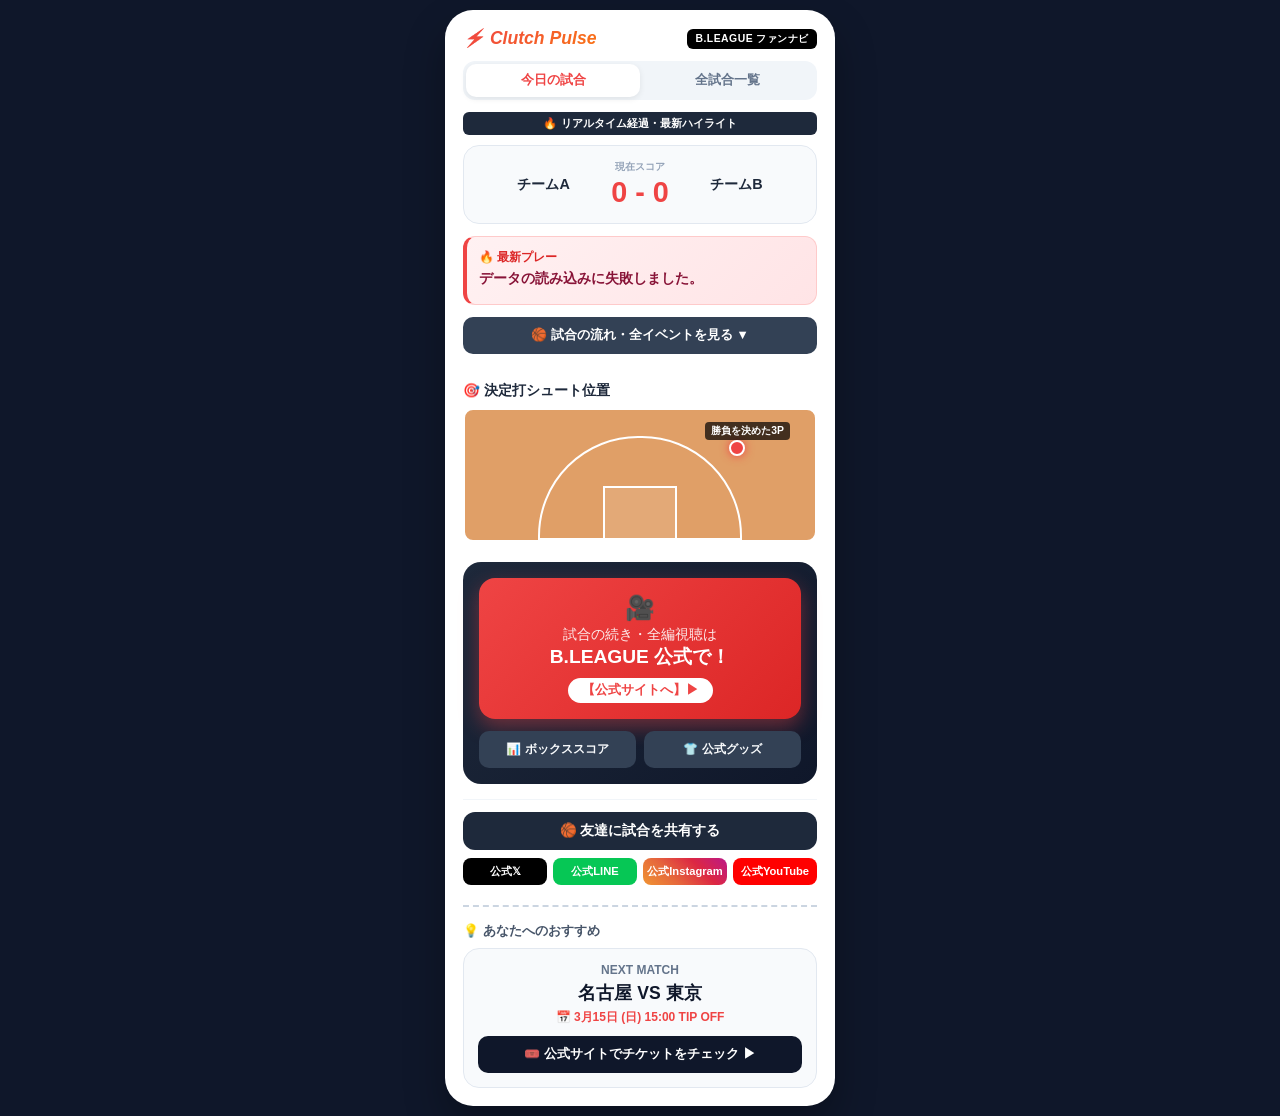
==== Data/index1.html @ ea174601 "ファイル変更" ====
<!DOCTYPE html>
<html lang="ja">
<head>
  <meta charset="UTF-8">
  <meta name="viewport" content="width=device-width, initial-scale=1.0">
  <title>Clutch Pulse - B.LEAGUE公式ファンナビ</title>
  <link rel="stylesheet" href="style.css">
</head>
<body>

  <div class="app-card">
    
    <!-- 🔔 通知ポップアップ -->
    <div id="toastNotification" class="toast-notification">
      <div class="toast-header">
        <span>🔔 試合速報</span>
        <span class="toast-close" onclick="closeToast()">✕</span>
      </div>
      <div><strong>🏀 最新プレー更新！</strong></div>
      <div style="font-size: 0.75rem; color: #cbd5e1; margin-top: 2px;">
        最新の試合データを読み込みました。
      </div>
    </div>

    <!-- ヘッダー -->
    <div class="app-header">
      <div class="app-logo">⚡ Clutch Pulse</div>
      <span class="official-badge">B.LEAGUE ファンナビ</span>
    </div>

    <!-- タブ切り替え -->
    <div class="tab-container">
      <button class="tab-btn active" onclick="switchTab('todayTab', this)">今日の試合</button>
      <button class="tab-btn" onclick="switchTab('allGamesTab', this)">全試合一覧</button>
    </div>

    <!-- TAB 1: 今日の試合 -->
    <div id="todayTab" class="tab-content active">
      
      <div class="match-preview-tag">🔥 リアルタイム経過・最新ハイライト</div>

      <!-- 🏀 今日の試合スコアボード（CSVから動的更新） -->
      <div class="score-board">
        <div class="team">
          <div class="team-name" id="homeTeam">チームA</div>
        </div>
        <div style="text-align:center;">
          <div style="font-size:0.65rem; color:#94a3b8; font-weight:bold; margin-bottom:2px;">現在スコア</div>
          <div class="score win" id="matchScore">0 - 0</div>
        </div>
        <div class="team">
          <div class="team-name" id="awayTeam">チームB</div>
        </div>
      </div>

      <!-- 🔥 最新プレー表示領域（CSVの最後の得点/最新アクション） -->
      <div class="latest-play-box">
        <div class="latest-play-title">
          <span>🔥 最新プレー</span>
          <span id="latestTime" style="margin-left:auto; font-weight:normal; font-size:0.7rem; color:#be123c;"></span>
        </div>
        <div class="latest-play-text" id="latestPlayText">データ読み込み中...</div>
        <div class="latest-play-sub" id="latestPlayer"></div>
      </div>

      <!-- 🔘 詳細を見る ボタン ＆ 📜 時系列履歴表示エリア -->
      <button class="btn-toggle-history" onclick="toggleHistory()" id="toggleBtn">
        🏀 試合の流れ・全イベントを見る ▼
      </button>

      <div id="historyContainer" class="history-container">
        <div id="historyList"></div>
      </div>

      <!-- 🎯 コート表示 -->
      <div class="section-title">
        <span>🎯 決定打シュート位置</span>
      </div>
      <div class="basketball-court">
        <div class="court-3p"></div>
        <div class="court-key"></div>
        <div class="shot-marker"></div>
        <div class="shot-label">勝負を決めた3P</div>
      </div>

      <!-- 🔗 B.LEAGUE 公式誘導ハブ -->
      <div class="official-action-box">
        <a href="https://basketball.mb.softbank.jp/" target="_blank" class="btn-hero-official">
          <div style="font-size: 1.5rem;">🎥</div>
          <div>
            <div style="font-size: 0.85rem; opacity: 0.9;">試合の続き・全編視聴は</div>
            <div style="font-size: 1.2rem; font-weight: 900;">B.LEAGUE 公式で！</div>
          </div>
          <div class="hero-arrow">【公式サイトへ】▶</div>
        </a>

        <div class="btn-grid-sub">
          <a href="https://www.bleague.jp/" target="_blank" class="btn-sub">📊 ボックススコア</a>
          <a href="https://www.bleague.jp/goods/" target="_blank" class="btn-sub">👕 公式グッズ</a>
        </div>
      </div>

      <!-- SNS ＆ 友達共有 -->
      <div class="sns-share-container">
        <button class="bg-share-main" onclick="shareApp()">
          🏀 友達に試合を共有する
        </button>
        <div class="sns-grid">
          <a href="https://x.com/B_LEAGUE/" target="_blank" class="sns-btn bg-x">公式𝕏</a>
          <a href="https://page.line.me/881ovskv/" target="_blank" class="sns-btn bg-line">公式LINE</a>
          <a href="https://www.instagram.com/b.league_official/" target="_blank" class="sns-btn bg-insta">公式Instagram</a>
          <a href="https://www.youtube.com/@BLEAGUE" target="_blank" class="sns-btn bg-youtube">公式YouTube</a>
        </div>
      </div>

      <!-- 次の試合誘導 -->
      <div class="next-match-card">
        <div class="next-match-title">💡 あなたへのおすすめ</div>
        <div class="next-match-box">
          <div style="font-size: 0.75rem; color: #64748b; font-weight: bold;">NEXT MATCH</div>
          <div class="next-teams">名古屋 VS 東京</div>
          <div class="next-date">📅 3月15日 (日) 15:00 TIP OFF</div>
          <a href="https://bleague-ticket.psrv.jp/" target="_blank" class="btn-next-official">
            🎟️ 公式サイトでチケットをチェック ▶
          </a>
        </div>
      </div>

    </div>

    <!-- TAB 2: 全試合一覧 -->
    <div id="allGamesTab" class="tab-content">
      <div class="section-title"><span>🏀 過去のアーカイブ試合</span></div>
      <div class="game-list-item">
        <div><strong>名古屋 82</strong> - 79 相手チーム</div>
        <span style="font-size:0.7rem; background:#ffe4e6; color:#ef4444; padding:2px 6px; border-radius:4px; font-weight:bold;">本日</span>
      </div>
      <div class="game-list-item">
        <div><strong>名古屋 91</strong> - 88 東京</div>
        <span style="font-size:0.7rem; color:#64748b;">03/01</span>
      </div>
      <div class="game-list-item">
        <div>千葉 75 - <strong>80 名古屋</strong></div>
        <span style="font-size:0.7rem; color:#64748b;">02/25</span>
      </div>
    </div>

  </div>

  <script src="script.js">
  </script>

</body>
</html>
---- Data/style.css ----
/* 全体設定 */
    html { scroll-behavior: smooth; }
    body {
      font-family: 'Helvetica Neue', Arial, sans-serif;
      background-color: #0f172a;
      color: #334155;
      display: flex;
      justify-content: center;
      padding: 10px;
      margin: 0;
    }

    /* スマホ画面コンテナ */
    .app-card {
      background: #ffffff;
      width: 100%;
      max-width: 390px;
      border-radius: 28px;
      box-shadow: 0 20px 40px rgba(0,0,0,0.3);
      padding: 18px;
      box-sizing: border-box;
      position: relative;
      overflow: hidden;
    }

    /* ① 🔔 通知ポップアップ */
    .toast-notification {
      display: none;
      background: linear-gradient(135deg, #1e293b, #0f172a);
      color: #fff;
      padding: 12px 14px;
      border-radius: 16px;
      font-size: 0.8rem;
      border-left: 4px solid #ef4444;
      box-shadow: 0 10px 20px rgba(0,0,0,0.2);
      margin-bottom: 15px;
    }
    .toast-notification.show {
      display: block;
      animation: slideDown 0.5s ease-out;
    }
    .toast-header {
      display: flex;
      justify-content: space-between;
      color: #f87171;
      font-weight: bold;
      font-size: 0.75rem;
      margin-bottom: 4px;
    }
    .toast-close { cursor: pointer; color: #94a3b8; }

    /* ヘッダー */
    .app-header {
      display: flex;
      justify-content: space-between;
      align-items: center;
      margin-bottom: 12px;
    }
    .app-logo {
      font-size: 1.1rem;
      font-weight: 900;
      font-style: italic;
      background: linear-gradient(135deg, #ef4444, #f97316);
      -webkit-background-clip: text;
      background-clip: text;
      -webkit-text-fill-color: transparent;
    }
    .official-badge {
      background: #000; color: #fff; font-size: 0.65rem; font-weight: bold;
      padding: 3px 8px; border-radius: 6px; letter-spacing: 0.5px;
    }

    /* タブナビゲーション */
    .tab-container {
      display: flex; background: #f1f5f9; border-radius: 12px; padding: 3px; margin-bottom: 12px;
    }
    .tab-btn {
      flex: 1; border: none; background: transparent; padding: 8px 0;
      font-size: 0.8rem; font-weight: bold; color: #64748b; border-radius: 10px;
      cursor: pointer; transition: all 0.2s;
    }
    .tab-btn.active {
      background: #ffffff; color: #ef4444; box-shadow: 0 2px 6px rgba(0,0,0,0.08);
    }
    .tab-content { display: none; }
    .tab-content.active { display: block; }

    /* 注目情報 */
    .match-preview-tag {
      background: #1e293b; color: #fff; text-align: center;
      padding: 4px; border-radius: 6px; font-size: 0.7rem; font-weight: bold; margin-bottom: 10px;
    }

    /* スコアボード */
    .score-board {
      display: flex; justify-content: space-between; align-items: center;
      background: #f8fafc; padding: 14px 12px; border-radius: 16px; border: 1px solid #e2e8f0;
      margin-bottom: 12px;
    }
    .team { text-align: center; flex: 1; }
    .team-name { font-weight: bold; font-size: 0.9rem; color: #1e293b; word-break: break-all; }
    .score { font-size: 1.8rem; font-weight: 800; }
    .win { color: #ef4444; }

    /* 🔥 最新プレー表示領域 */
    .latest-play-box {
      background: linear-gradient(135deg, #fff1f2, #ffe4e6);
      border: 1px solid #fecaca;
      border-left: 4px solid #ef4444;
      border-radius: 12px;
      padding: 12px;
      margin-bottom: 12px;
    }
    .latest-play-title {
      font-size: 0.75rem;
      font-weight: bold;
      color: #dc2626;
      margin-bottom: 4px;
      display: flex;
      align-items: center;
      gap: 4px;
    }
    .latest-play-text {
      font-size: 0.85rem;
      font-weight: bold;
      color: #881337;
      line-height: 1.3;
    }
    .latest-play-sub {
      font-size: 0.75rem;
      color: #9f1239;
      margin-top: 4px;
    }

    /* 詳細ボタン & 履歴エリア */
    .btn-toggle-history {
      width: 100%;
      background: #334155;
      color: #ffffff;
      border: none;
      padding: 10px;
      border-radius: 10px;
      font-weight: bold;
      font-size: 0.8rem;
      cursor: pointer;
      transition: background 0.2s;
      margin-bottom: 12px;
    }
    .btn-toggle-history:hover {
      background: #1e293b;
    }

    .history-container {
      display: none; /* 初期状態は非表示 */
      max-height: 400px;
      overflow-y: auto;
      border: 1px solid #e2e8f0;
      border-radius: 12px;
      padding: 8px;
      background: #fafafa;
      margin-bottom: 16px;
    }
    .history-container.open {
      display: block;
    }

    .game-list-item {
      background: #ffffff;
      border: 1px solid #e2e8f0;
      border-radius: 8px;
      padding: 8px 10px;
      margin-bottom: 6px;
      font-size: 0.75rem;
      line-height: 1.4;
    }
    .game-list-item-header {
      display: flex;
      justify-content: space-between;
      font-weight: bold;
      color: #1e293b;
      margin-bottom: 2px;
    }
    .game-score-badge {
      background: #ef4444;
      color: #fff;
      padding: 1px 6px;
      border-radius: 4px;
      font-size: 0.7rem;
    }

    .section-title {
      font-size: 0.85rem; font-weight: bold; color: #1e293b;
      margin: 16px 0 8px 0; display: flex; justify-content: space-between; align-items: center;
    }

    /* 🎯 バスケットコート */
    .basketball-court {
      background: #e09f67; border: 2px solid #fff; height: 130px;
      border-radius: 10px; position: relative; overflow: hidden; margin-top: 6px;
    }
    .court-key {
      position: absolute; bottom: 0; left: 50%; transform: translateX(-50%);
      width: 70px; height: 50px; border: 2px solid #fff; background: rgba(255,255,255,0.1);
    }
    .court-3p {
      position: absolute; bottom: 0; left: 50%; transform: translateX(-50%);
      width: 200px; height: 100px; border: 2px solid #fff; border-radius: 100px 100px 0 0;
    }
    .shot-marker {
      position: absolute; top: 30px; right: 70px;
      width: 12px; height: 12px; background: #ef4444; border: 2px solid #fff;
      border-radius: 50%; box-shadow: 0 0 10px #ef4444; animation: pulse 1.5s infinite;
    }
    .shot-label {
      position: absolute; top: 12px; right: 25px; background: rgba(0,0,0,0.7);
      color: #fff; font-size: 0.65rem; padding: 2px 6px; border-radius: 4px; font-weight: bold;
    }

    /* 🔗 B.LEAGUE 公式誘導アクションハブ */
    .official-action-box {
      background: linear-gradient(135deg, #1e293b, #0f172a);
      border-radius: 18px; padding: 16px; margin-top: 20px; color: #fff;
    }
    .btn-hero-official {
      display: flex; flex-direction: column; align-items: center; justify-content: center;
      gap: 4px; background: linear-gradient(135deg, #ef4444, #dc2626); color: #fff;
      text-decoration: none; padding: 16px 12px; border-radius: 16px; text-align: center;
      box-shadow: 0 8px 20px rgba(239, 68, 68, 0.4); transition: transform 0.2s; margin-bottom: 12px;
    }
    .btn-hero-official:active { transform: scale(0.98); }
    .hero-arrow {
      margin-top: 4px; background: #ffffff; color: #ef4444; font-weight: 900;
      font-size: 0.8rem; padding: 4px 14px; border-radius: 20px;
    }
    .btn-grid-sub { display: grid; grid-template-columns: 1fr 1fr; gap: 8px; }
    .btn-sub {
      background: #334155; color: #f8fafc; text-decoration: none;
      font-size: 0.75rem; font-weight: bold; padding: 10px; border-radius: 10px; text-align: center;
    }

    /* SNS共有 */
    .sns-share-container { margin-top: 15px; padding-top: 12px; border-top: 1px solid #f1f5f9; }
    .bg-share-main {
      width: 100%; background: #1e293b; color: #fff; font-size: 0.85rem;
      padding: 10px; margin-bottom: 8px; border: none; cursor: pointer; border-radius: 12px; font-weight: bold;
      transition: transform 0.2s;
    }
    .bg-share-main:active { transform: scale(0.98); }
    .sns-grid { display: flex; gap: 6px; }
    .sns-btn {
      flex: 1; text-align: center; padding: 6px 0; border-radius: 8px;
      font-size: 0.7rem; font-weight: bold; color: white; text-decoration: none;
    }
    .bg-x { background: #000; }
    .bg-line { background: #06c755; }
    .bg-insta { background: linear-gradient(45deg, #f09433, #e6683c, #dc2743, #bc1888); }
    .bg-youtube { background-color: #FF0000; }

    /* 次の試合 */
    .next-match-card { margin-top: 20px; padding-top: 16px; border-top: 2px dashed #cbd5e1; }
    .next-match-title { font-size: 0.8rem; font-weight: bold; color: #475569; margin-bottom: 8px; }
    .next-match-box {
      background: #f8fafc; border: 1px solid #e2e8f0; border-radius: 16px; padding: 14px; text-align: center;
    }
    .next-teams { font-size: 1.1rem; font-weight: 900; color: #0f172a; margin: 4px 0; }
    .next-date { font-size: 0.75rem; color: #ef4444; font-weight: bold; margin-bottom: 10px; }
    .btn-next-official {
      display: block; background: #0f172a; color: #fff; text-decoration: none;
      padding: 10px; border-radius: 10px; font-size: 0.8rem; font-weight: bold;
    }

    @keyframes slideDown { from { transform: translateY(-20px); opacity: 0; } to { transform: translateY(0); opacity: 1; } }
    @keyframes pulse { 0%, 100% { transform: scale(1); } 50% { transform: scale(1.3); } }
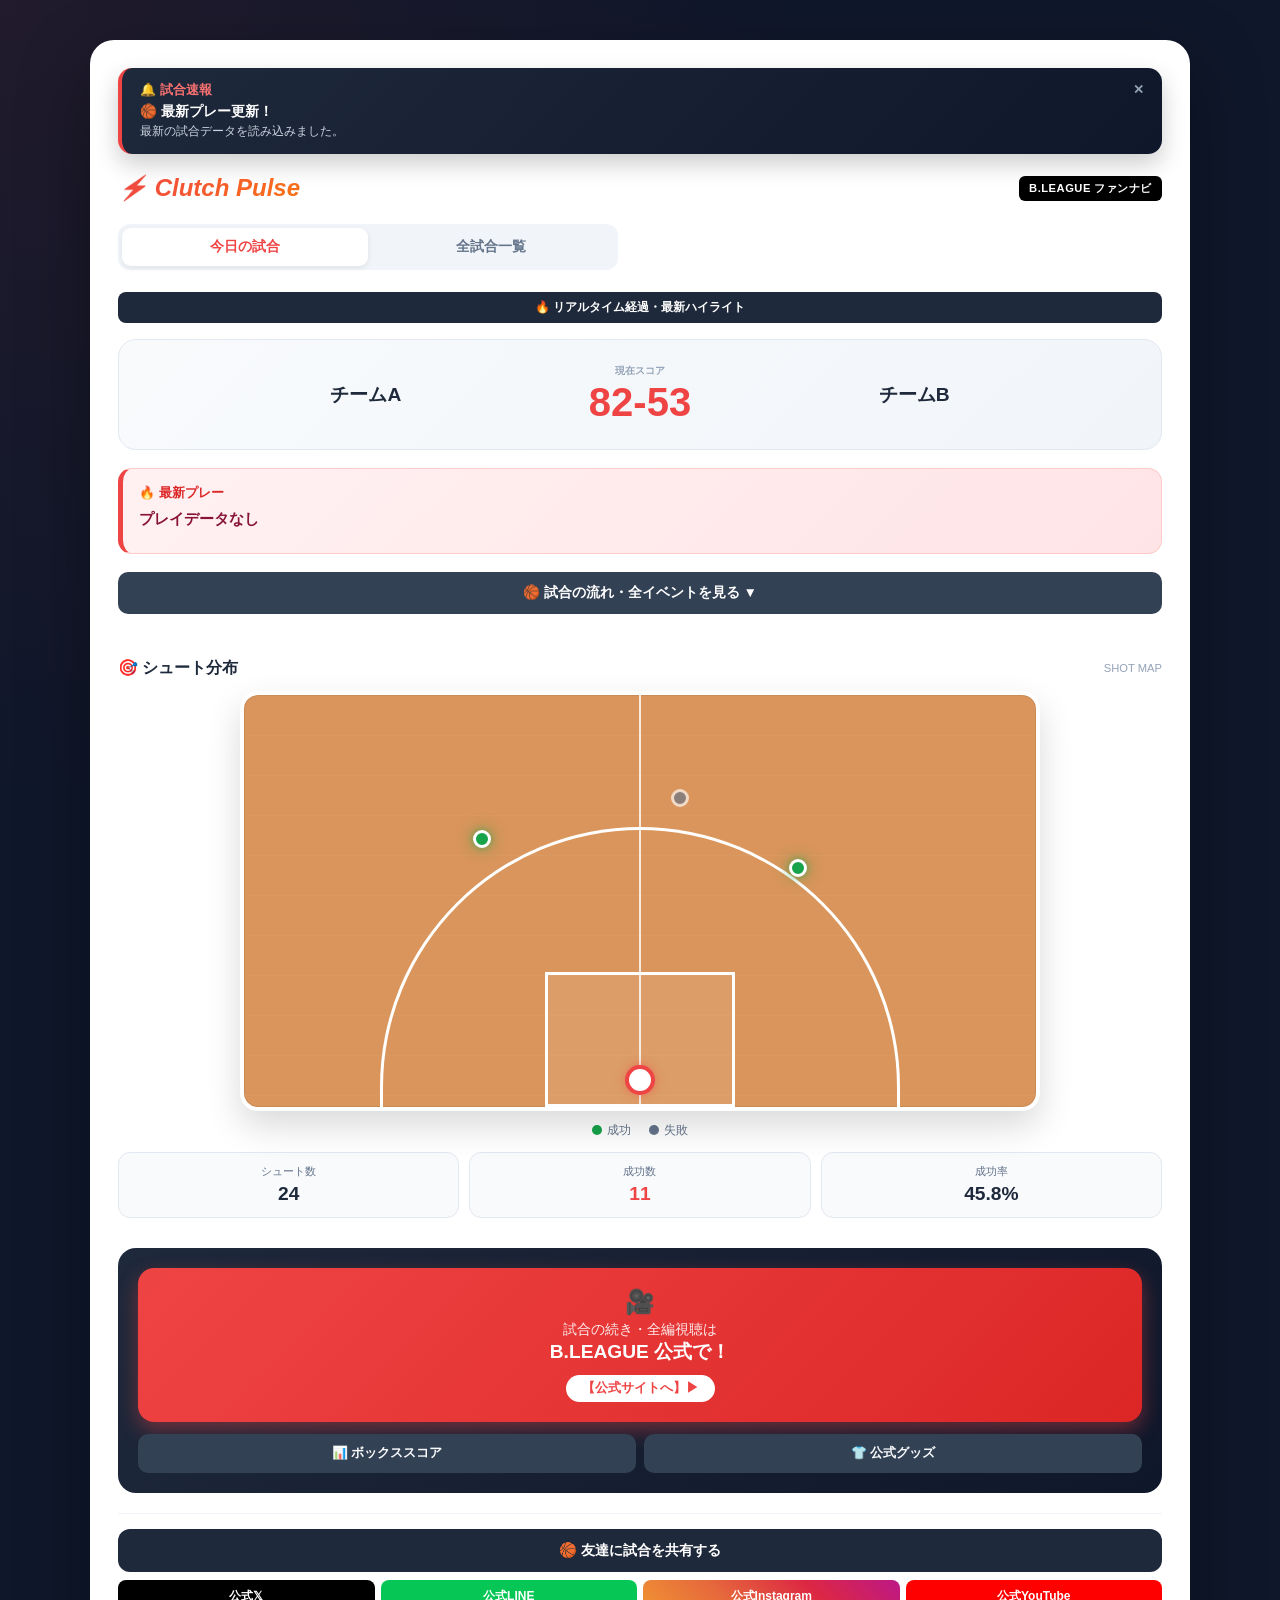
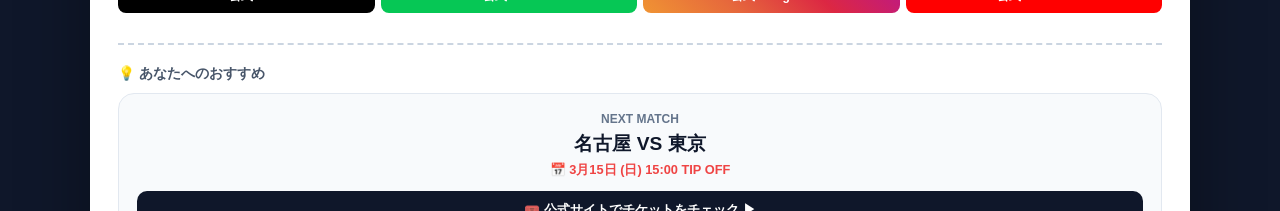
==== commit 9b6e5f16: "UI変更" ====
--- a/Data/index1.html
+++ b/Data/index1.html
@@ -73,15 +73,98 @@
       </div>
 
       <!-- 🎯 コート表示 -->
-      <div class="section-title">
-        <span>🎯 決定打シュート位置</span>
-      </div>
-      <div class="basketball-court">
-        <div class="court-3p"></div>
-        <div class="court-key"></div>
-        <div class="shot-marker"></div>
-        <div class="shot-label">勝負を決めた3P</div>
-      </div>
+      <section class="shot-distribution-section">
+
+        <div class="shot-distribution-header">
+          <div class="shot-distribution-title">
+            🎯 シュート分布
+          </div>
+
+          <div class="shot-distribution-subtitle">
+            SHOT MAP
+          </div>
+        </div>
+
+        <div class="basketball-court">
+
+          <div class="court-center-line"></div>
+
+          <div class="court-3p"></div>
+
+          <div class="court-key"></div>
+
+          <div class="court-hoop"></div>
+
+          <!-- CSVからここにシュート位置を追加 -->
+          <div
+            class="shot-marker success"
+            style="left: 30%; top: 35%;"
+            title="3P成功"
+          ></div>
+
+          <div
+            class="shot-marker success"
+            style="left: 70%; top: 42%;"
+            title="2P成功"
+          ></div>
+
+          <div
+            class="shot-marker miss"
+            style="left: 55%; top: 25%;"
+            title="3P失敗"
+          ></div>
+
+        </div>
+
+        <div class="shot-legend">
+
+          <div class="shot-legend-item">
+            <span class="legend-dot legend-success"></span>
+            成功
+          </div>
+
+          <div class="shot-legend-item">
+            <span class="legend-dot legend-miss"></span>
+            失敗
+          </div>
+
+        </div>
+
+        <div class="shot-stats">
+
+          <div class="shot-stat-card">
+            <div class="shot-stat-label">
+              シュート数
+            </div>
+
+            <div class="shot-stat-value">
+              24
+            </div>
+          </div>
+
+          <div class="shot-stat-card">
+            <div class="shot-stat-label">
+              成功数
+            </div>
+
+            <div class="shot-stat-value shot-stat-highlight">
+              11
+            </div>
+          </div>
+
+          <div class="shot-stat-card">
+            <div class="shot-stat-label">
+              成功率
+            </div>
+
+            <div class="shot-stat-value">
+              45.8%
+            </div>
+          </div>
+
+        </div>
+
+      </section>
 
       <!-- 🔗 B.LEAGUE 公式誘導ハブ -->
       <div class="official-action-box">
--- a/Data/style.css
+++ b/Data/style.css
@@ -1,273 +1,1023 @@
-  /* 全体設定 */
-    html { scroll-behavior: smooth; }
-    body {
-      font-family: 'Helvetica Neue', Arial, sans-serif;
-      background-color: #0f172a;
-      color: #334155;
-      display: flex;
-      justify-content: center;
-      padding: 10px;
-      margin: 0;
-    }
-
-    /* スマホ画面コンテナ */
-    .app-card {
-      background: #ffffff;
-      width: 100%;
-      max-width: 390px;
-      border-radius: 28px;
-      box-shadow: 0 20px 40px rgba(0,0,0,0.3);
-      padding: 18px;
-      box-sizing: border-box;
-      position: relative;
-      overflow: hidden;
-    }
-
-    /* ① 🔔 通知ポップアップ */
-    .toast-notification {
-      display: none;
-      background: linear-gradient(135deg, #1e293b, #0f172a);
-      color: #fff;
-      padding: 12px 14px;
-      border-radius: 16px;
-      font-size: 0.8rem;
-      border-left: 4px solid #ef4444;
-      box-shadow: 0 10px 20px rgba(0,0,0,0.2);
-      margin-bottom: 15px;
-    }
-    .toast-notification.show {
-      display: block;
-      animation: slideDown 0.5s ease-out;
-    }
-    .toast-header {
-      display: flex;
-      justify-content: space-between;
-      color: #f87171;
-      font-weight: bold;
-      font-size: 0.75rem;
-      margin-bottom: 4px;
-    }
-    .toast-close { cursor: pointer; color: #94a3b8; }
-
-    /* ヘッダー */
-    .app-header {
-      display: flex;
-      justify-content: space-between;
-      align-items: center;
-      margin-bottom: 12px;
-    }
-    .app-logo {
-      font-size: 1.1rem;
-      font-weight: 900;
-      font-style: italic;
-      background: linear-gradient(135deg, #ef4444, #f97316);
-      -webkit-background-clip: text;
-      background-clip: text;
-      -webkit-text-fill-color: transparent;
-    }
-    .official-badge {
-      background: #000; color: #fff; font-size: 0.65rem; font-weight: bold;
-      padding: 3px 8px; border-radius: 6px; letter-spacing: 0.5px;
-    }
-
-    /* タブナビゲーション */
-    .tab-container {
-      display: flex; background: #f1f5f9; border-radius: 12px; padding: 3px; margin-bottom: 12px;
-    }
-    .tab-btn {
-      flex: 1; border: none; background: transparent; padding: 8px 0;
-      font-size: 0.8rem; font-weight: bold; color: #64748b; border-radius: 10px;
-      cursor: pointer; transition: all 0.2s;
-    }
-    .tab-btn.active {
-      background: #ffffff; color: #ef4444; box-shadow: 0 2px 6px rgba(0,0,0,0.08);
-    }
-    .tab-content { display: none; }
-    .tab-content.active { display: block; }
-
-    /* 注目情報 */
-    .match-preview-tag {
-      background: #1e293b; color: #fff; text-align: center;
-      padding: 4px; border-radius: 6px; font-size: 0.7rem; font-weight: bold; margin-bottom: 10px;
-    }
-
-    /* スコアボード */
-    .score-board {
-      display: flex; justify-content: space-between; align-items: center;
-      background: #f8fafc; padding: 14px 12px; border-radius: 16px; border: 1px solid #e2e8f0;
-      margin-bottom: 12px;
-    }
-    .team { text-align: center; flex: 1; }
-    .team-name { font-weight: bold; font-size: 0.9rem; color: #1e293b; word-break: break-all; }
-    .score { font-size: 1.8rem; font-weight: 800; }
-    .win { color: #ef4444; }
-
-    /* 🔥 最新プレー表示領域 */
-    .latest-play-box {
-      background: linear-gradient(135deg, #fff1f2, #ffe4e6);
-      border: 1px solid #fecaca;
-      border-left: 4px solid #ef4444;
-      border-radius: 12px;
-      padding: 12px;
-      margin-bottom: 12px;
-    }
-    .latest-play-title {
-      font-size: 0.75rem;
-      font-weight: bold;
-      color: #dc2626;
-      margin-bottom: 4px;
-      display: flex;
-      align-items: center;
-      gap: 4px;
-    }
-    .latest-play-text {
-      font-size: 0.85rem;
-      font-weight: bold;
-      color: #881337;
-      line-height: 1.3;
-    }
-    .latest-play-sub {
-      font-size: 0.75rem;
-      color: #9f1239;
-      margin-top: 4px;
-    }
-
-    /* 詳細ボタン & 履歴エリア */
-    .btn-toggle-history {
-      width: 100%;
-      background: #334155;
-      color: #ffffff;
-      border: none;
-      padding: 10px;
-      border-radius: 10px;
-      font-weight: bold;
-      font-size: 0.8rem;
-      cursor: pointer;
-      transition: background 0.2s;
-      margin-bottom: 12px;
-    }
-    .btn-toggle-history:hover {
-      background: #1e293b;
-    }
-
-    .history-container {
-      display: none; /* 初期状態は非表示 */
-      max-height: 400px;
-      overflow-y: auto;
-      border: 1px solid #e2e8f0;
-      border-radius: 12px;
-      padding: 8px;
-      background: #fafafa;
-      margin-bottom: 16px;
-    }
-    .history-container.open {
-      display: block;
-    }
-
-    .game-list-item {
-      background: #ffffff;
-      border: 1px solid #e2e8f0;
-      border-radius: 8px;
-      padding: 8px 10px;
-      margin-bottom: 6px;
-      font-size: 0.75rem;
-      line-height: 1.4;
-    }
-    .game-list-item-header {
-      display: flex;
-      justify-content: space-between;
-      font-weight: bold;
-      color: #1e293b;
-      margin-bottom: 2px;
-    }
-    .game-score-badge {
-      background: #ef4444;
-      color: #fff;
-      padding: 1px 6px;
-      border-radius: 4px;
-      font-size: 0.7rem;
-    }
-
-    .section-title {
-      font-size: 0.85rem; font-weight: bold; color: #1e293b;
-      margin: 16px 0 8px 0; display: flex; justify-content: space-between; align-items: center;
-    }
-
-    /* 🎯 バスケットコート */
-    .basketball-court {
-      background: #e09f67; border: 2px solid #fff; height: 130px;
-      border-radius: 10px; position: relative; overflow: hidden; margin-top: 6px;
-    }
-    .court-key {
-      position: absolute; bottom: 0; left: 50%; transform: translateX(-50%);
-      width: 70px; height: 50px; border: 2px solid #fff; background: rgba(255,255,255,0.1);
-    }
-    .court-3p {
-      position: absolute; bottom: 0; left: 50%; transform: translateX(-50%);
-      width: 200px; height: 100px; border: 2px solid #fff; border-radius: 100px 100px 0 0;
-    }
-    .shot-marker {
-      position: absolute; top: 30px; right: 70px;
-      width: 12px; height: 12px; background: #ef4444; border: 2px solid #fff;
-      border-radius: 50%; box-shadow: 0 0 10px #ef4444; animation: pulse 1.5s infinite;
-    }
-    .shot-label {
-      position: absolute; top: 12px; right: 25px; background: rgba(0,0,0,0.7);
-      color: #fff; font-size: 0.65rem; padding: 2px 6px; border-radius: 4px; font-weight: bold;
-    }
-
-    /* 🔗 B.LEAGUE 公式誘導アクションハブ */
-    .official-action-box {
-      background: linear-gradient(135deg, #1e293b, #0f172a);
-      border-radius: 18px; padding: 16px; margin-top: 20px; color: #fff;
-    }
-    .btn-hero-official {
-      display: flex; flex-direction: column; align-items: center; justify-content: center;
-      gap: 4px; background: linear-gradient(135deg, #ef4444, #dc2626); color: #fff;
-      text-decoration: none; padding: 16px 12px; border-radius: 16px; text-align: center;
-      box-shadow: 0 8px 20px rgba(239, 68, 68, 0.4); transition: transform 0.2s; margin-bottom: 12px;
-    }
-    .btn-hero-official:active { transform: scale(0.98); }
-    .hero-arrow {
-      margin-top: 4px; background: #ffffff; color: #ef4444; font-weight: 900;
-      font-size: 0.8rem; padding: 4px 14px; border-radius: 20px;
-    }
-    .btn-grid-sub { display: grid; grid-template-columns: 1fr 1fr; gap: 8px; }
-    .btn-sub {
-      background: #334155; color: #f8fafc; text-decoration: none;
-      font-size: 0.75rem; font-weight: bold; padding: 10px; border-radius: 10px; text-align: center;
-    }
-
-    /* SNS共有 */
-    .sns-share-container { margin-top: 15px; padding-top: 12px; border-top: 1px solid #f1f5f9; }
-    .bg-share-main {
-      width: 100%; background: #1e293b; color: #fff; font-size: 0.85rem;
-      padding: 10px; margin-bottom: 8px; border: none; cursor: pointer; border-radius: 12px; font-weight: bold;
-      transition: transform 0.2s;
-    }
-    .bg-share-main:active { transform: scale(0.98); }
-    .sns-grid { display: flex; gap: 6px; }
-    .sns-btn {
-      flex: 1; text-align: center; padding: 6px 0; border-radius: 8px;
-      font-size: 0.7rem; font-weight: bold; color: white; text-decoration: none;
-    }
-    .bg-x { background: #000; }
-    .bg-line { background: #06c755; }
-    .bg-insta { background: linear-gradient(45deg, #f09433, #e6683c, #dc2743, #bc1888); }
-    .bg-youtube { background-color: #FF0000; }
-
-    /* 次の試合 */
-    .next-match-card { margin-top: 20px; padding-top: 16px; border-top: 2px dashed #cbd5e1; }
-    .next-match-title { font-size: 0.8rem; font-weight: bold; color: #475569; margin-bottom: 8px; }
-    .next-match-box {
-      background: #f8fafc; border: 1px solid #e2e8f0; border-radius: 16px; padding: 14px; text-align: center;
-    }
-    .next-teams { font-size: 1.1rem; font-weight: 900; color: #0f172a; margin: 4px 0; }
-    .next-date { font-size: 0.75rem; color: #ef4444; font-weight: bold; margin-bottom: 10px; }
-    .btn-next-official {
-      display: block; background: #0f172a; color: #fff; text-decoration: none;
-      padding: 10px; border-radius: 10px; font-size: 0.8rem; font-weight: bold;
-    }
-
-    @keyframes slideDown { from { transform: translateY(-20px); opacity: 0; } to { transform: translateY(0); opacity: 1; } }
-    @keyframes pulse { 0%, 100% { transform: scale(1); } 50% { transform: scale(1.3); } }+
+/* =========================================
+   Clutch Pulse
+   PC + スマホ対応CSS
+========================================= */
+
+/* =========================
+   全体設定
+========================= */
+
+html {
+  scroll-behavior: smooth;
+}
+
+* {
+  box-sizing: border-box;
+}
+
+body {
+  font-family: 'Helvetica Neue', Arial, sans-serif;
+  background:
+    radial-gradient(circle at top left, rgba(239, 68, 68, 0.08), transparent 35%),
+    #0f172a;
+  color: #334155;
+  margin: 0;
+  padding: 40px 20px;
+  min-height: 100vh;
+}
+
+/* =========================
+   メインコンテナ
+========================= */
+
+.app-card {
+  background: #ffffff;
+  width: 100%;
+  max-width: 1100px;
+  margin: 0 auto;
+  border-radius: 24px;
+  box-shadow: 0 25px 70px rgba(0, 0, 0, 0.35);
+  padding: 28px;
+  position: relative;
+  overflow: hidden;
+}
+
+/* =========================
+   通知
+========================= */
+
+.toast-notification {
+  display: none;
+  background: linear-gradient(135deg, #1e293b, #0f172a);
+  color: #fff;
+  padding: 14px 18px;
+  border-radius: 14px;
+  font-size: 0.85rem;
+  border-left: 4px solid #ef4444;
+  box-shadow: 0 10px 25px rgba(0,0,0,0.2);
+  margin-bottom: 20px;
+}
+
+.toast-notification.show {
+  display: block;
+  animation: slideDown 0.5s ease-out;
+}
+
+.toast-header {
+  display: flex;
+  justify-content: space-between;
+  color: #f87171;
+  font-weight: bold;
+  font-size: 0.8rem;
+  margin-bottom: 4px;
+}
+
+.toast-close {
+  cursor: pointer;
+  color: #94a3b8;
+}
+
+/* =========================
+   ヘッダー
+========================= */
+
+.app-header {
+  display: flex;
+  justify-content: space-between;
+  align-items: center;
+  margin-bottom: 22px;
+}
+
+.app-logo {
+  font-size: 1.5rem;
+  font-weight: 900;
+  font-style: italic;
+  background: linear-gradient(135deg, #ef4444, #f97316);
+  -webkit-background-clip: text;
+  background-clip: text;
+  -webkit-text-fill-color: transparent;
+}
+
+.official-badge {
+  background: #000;
+  color: #fff;
+  font-size: 0.7rem;
+  font-weight: bold;
+  padding: 5px 10px;
+  border-radius: 6px;
+  letter-spacing: 0.5px;
+}
+
+/* =========================
+   タブ
+========================= */
+
+.tab-container {
+  display: flex;
+  background: #f1f5f9;
+  border-radius: 12px;
+  padding: 4px;
+  margin-bottom: 22px;
+  max-width: 500px;
+}
+
+.tab-btn {
+  flex: 1;
+  border: none;
+  background: transparent;
+  padding: 10px 0;
+  font-size: 0.85rem;
+  font-weight: bold;
+  color: #64748b;
+  border-radius: 9px;
+  cursor: pointer;
+  transition: all 0.2s;
+}
+
+.tab-btn.active {
+  background: #ffffff;
+  color: #ef4444;
+  box-shadow: 0 2px 6px rgba(0,0,0,0.08);
+}
+
+.tab-content {
+  display: none;
+}
+
+.tab-content.active {
+  display: block;
+}
+
+/* =========================
+   注目情報
+========================= */
+
+.match-preview-tag {
+  background: #1e293b;
+  color: #fff;
+  text-align: center;
+  padding: 7px;
+  border-radius: 8px;
+  font-size: 0.75rem;
+  font-weight: bold;
+  margin-bottom: 16px;
+}
+
+/* =========================
+   スコアボード
+========================= */
+
+.score-board {
+  display: flex;
+  justify-content: space-between;
+  align-items: center;
+
+  background:
+    linear-gradient(135deg, #f8fafc, #f1f5f9);
+
+  padding: 24px;
+  border-radius: 18px;
+  border: 1px solid #e2e8f0;
+  margin-bottom: 18px;
+}
+
+.team {
+  text-align: center;
+  flex: 1;
+}
+
+.team-name {
+  font-weight: 800;
+  font-size: 1.2rem;
+  color: #1e293b;
+  word-break: break-all;
+}
+
+.score {
+  font-size: 2.5rem;
+  font-weight: 900;
+}
+
+.win {
+  color: #ef4444;
+}
+
+/* =========================
+   最新プレー
+========================= */
+
+.latest-play-box {
+  background: linear-gradient(135deg, #fff1f2, #ffe4e6);
+  border: 1px solid #fecaca;
+  border-left: 5px solid #ef4444;
+  border-radius: 14px;
+  padding: 16px;
+  margin-bottom: 18px;
+}
+
+.latest-play-title {
+  font-size: 0.8rem;
+  font-weight: bold;
+  color: #dc2626;
+  margin-bottom: 6px;
+  display: flex;
+  align-items: center;
+  gap: 4px;
+}
+
+.latest-play-text {
+  font-size: 0.95rem;
+  font-weight: bold;
+  color: #881337;
+  line-height: 1.5;
+}
+
+.latest-play-sub {
+  font-size: 0.8rem;
+  color: #9f1239;
+  margin-top: 6px;
+}
+
+/* =========================
+   詳細ボタン
+========================= */
+
+.btn-toggle-history {
+  width: 100%;
+  background: #334155;
+  color: #ffffff;
+  border: none;
+  padding: 12px;
+  border-radius: 10px;
+  font-weight: bold;
+  font-size: 0.85rem;
+  cursor: pointer;
+  transition: background 0.2s;
+  margin-bottom: 14px;
+}
+
+.btn-toggle-history:hover {
+  background: #1e293b;
+}
+
+/* =========================
+   履歴
+========================= */
+
+.history-container {
+  display: none;
+  max-height: 450px;
+  overflow-y: auto;
+  border: 1px solid #e2e8f0;
+  border-radius: 12px;
+  padding: 10px;
+  background: #fafafa;
+  margin-bottom: 20px;
+}
+
+.history-container.open {
+  display: block;
+}
+
+.game-list-item {
+  background: #ffffff;
+  border: 1px solid #e2e8f0;
+  border-radius: 8px;
+  padding: 10px 12px;
+  margin-bottom: 7px;
+  font-size: 0.8rem;
+  line-height: 1.5;
+}
+
+.game-list-item-header {
+  display: flex;
+  justify-content: space-between;
+  font-weight: bold;
+  color: #1e293b;
+  margin-bottom: 3px;
+}
+
+.game-score-badge {
+  background: #ef4444;
+  color: #fff;
+  padding: 2px 7px;
+  border-radius: 4px;
+  font-size: 0.7rem;
+}
+
+/* =========================
+   セクションタイトル
+========================= */
+
+.section-title {
+  font-size: 1rem;
+  font-weight: bold;
+  color: #1e293b;
+  margin: 24px 0 10px 0;
+
+  display: flex;
+  justify-content: space-between;
+  align-items: center;
+}
+
+/* =========================
+   メインコンテンツ
+   PCでは横並び
+========================= */
+
+#todayTab {
+  width: 100%;
+}
+
+/* コートと情報を横並びにするための準備 */
+/* =========================
+   シュート分布エリア
+========================= */
+
+.shot-distribution-section {
+  margin-top: 30px;
+}
+
+/* タイトル */
+
+.shot-distribution-header {
+  display: flex;
+  justify-content: space-between;
+  align-items: center;
+  margin-bottom: 12px;
+}
+
+.shot-distribution-title {
+  font-size: 1rem;
+  font-weight: 900;
+  color: #1e293b;
+}
+
+.shot-distribution-subtitle {
+  font-size: 0.7rem;
+  color: #94a3b8;
+}
+
+/* =========================
+   コート本体
+========================= */
+
+.basketball-court {
+  position: relative;
+
+  width: 100%;
+  max-width: 800px;
+  height: 420px;
+
+  margin: 0 auto;
+
+  background:
+    linear-gradient(
+      rgba(255,255,255,0.04) 1px,
+      transparent 1px
+    ),
+    #d9955b;
+
+  background-size: 40px 40px;
+
+  border: 4px solid #ffffff;
+  border-radius: 18px;
+
+  overflow: hidden;
+
+  box-shadow:
+    inset 0 0 0 1px rgba(0,0,0,0.08),
+    0 15px 35px rgba(0,0,0,0.15);
+}
+
+
+/* =========================
+   コート中央線
+========================= */
+
+.court-center-line {
+  position: absolute;
+
+  top: 0;
+  bottom: 0;
+  left: 50%;
+
+  width: 2px;
+
+  background: rgba(255,255,255,0.8);
+
+  transform: translateX(-50%);
+}
+
+
+/* =========================
+   ゴール周辺
+========================= */
+
+.court-key {
+  position: absolute;
+
+  bottom: 0;
+  left: 50%;
+
+  transform: translateX(-50%);
+
+  width: 190px;
+  height: 135px;
+
+  border: 3px solid #ffffff;
+
+  background: rgba(255,255,255,0.08);
+}
+
+
+/* =========================
+   3Pライン
+========================= */
+
+.court-3p {
+  position: absolute;
+
+  bottom: 0;
+  left: 50%;
+
+  transform: translateX(-50%);
+
+  width: 520px;
+  height: 280px;
+
+  border: 3px solid #ffffff;
+
+  border-bottom: none;
+
+  border-radius: 270px 270px 0 0;
+}
+
+
+/* =========================
+   ゴール
+========================= */
+
+.court-hoop {
+  position: absolute;
+
+  bottom: 12px;
+  left: 50%;
+
+  transform: translateX(-50%);
+
+  width: 30px;
+  height: 30px;
+
+  border: 4px solid #ef4444;
+  border-radius: 50%;
+
+  background: #ffffff;
+
+  box-shadow:
+    0 0 10px rgba(239,68,68,0.5);
+}
+
+
+/* =========================
+   シュートマーカー共通
+========================= */
+
+.shot-marker {
+  position: absolute;
+
+  width: 18px;
+  height: 18px;
+
+  border-radius: 50%;
+
+  transform: translate(-50%, -50%);
+
+  border: 3px solid #ffffff;
+
+  z-index: 5;
+
+  cursor: pointer;
+
+  transition:
+    transform 0.2s,
+    box-shadow 0.2s;
+}
+
+
+/* 成功 */
+
+.shot-marker.success {
+  background: #16a34a;
+
+  box-shadow:
+    0 0 8px rgba(22,163,74,0.6),
+    0 0 18px rgba(22,163,74,0.35);
+}
+
+
+/* 失敗 */
+
+.shot-marker.miss {
+  background: #64748b;
+
+  opacity: 0.65;
+}
+
+
+/* ホバー */
+
+.shot-marker:hover {
+  transform: translate(-50%, -50%) scale(1.5);
+
+  z-index: 10;
+}
+
+
+/* =========================
+   シュート情報
+========================= */
+
+.shot-tooltip {
+  position: absolute;
+
+  background: rgba(15,23,42,0.92);
+
+  color: #ffffff;
+
+  padding: 7px 10px;
+
+  border-radius: 8px;
+
+  font-size: 0.7rem;
+
+  font-weight: bold;
+
+  pointer-events: none;
+
+  z-index: 20;
+
+  box-shadow: 0 8px 20px rgba(0,0,0,0.25);
+}
+
+
+/* =========================
+   凡例
+========================= */
+
+.shot-legend {
+  display: flex;
+
+  justify-content: center;
+  align-items: center;
+
+  gap: 18px;
+
+  margin-top: 12px;
+
+  font-size: 0.72rem;
+
+  color: #64748b;
+}
+
+.shot-legend-item {
+  display: flex;
+  align-items: center;
+  gap: 5px;
+}
+
+.legend-dot {
+  width: 10px;
+  height: 10px;
+
+  border-radius: 50%;
+}
+
+.legend-success {
+  background: #16a34a;
+}
+
+.legend-miss {
+  background: #64748b;
+}
+
+
+/* =========================
+   シュート分析カード
+========================= */
+
+.shot-stats {
+  display: grid;
+
+  grid-template-columns:
+    repeat(3, 1fr);
+
+  gap: 10px;
+
+  margin-top: 14px;
+}
+
+.shot-stat-card {
+  background: #f8fafc;
+
+  border: 1px solid #e2e8f0;
+
+  border-radius: 12px;
+
+  padding: 12px;
+
+  text-align: center;
+}
+
+.shot-stat-label {
+  font-size: 0.68rem;
+
+  color: #64748b;
+
+  margin-bottom: 4px;
+}
+
+.shot-stat-value {
+  font-size: 1.2rem;
+
+  font-weight: 900;
+
+  color: #1e293b;
+}
+
+.shot-stat-highlight {
+  color: #ef4444;
+}
+
+
+/* =========================
+   スマホ
+========================= */
+
+@media (max-width: 600px) {
+
+  .basketball-court {
+    height: 280px;
+  }
+
+  .court-3p {
+    width: 250px;
+    height: 185px;
+  }
+
+  .court-key {
+    width: 105px;
+    height: 85px;
+  }
+
+  .shot-marker {
+    width: 13px;
+    height: 13px;
+    border-width: 2px;
+  }
+
+  .shot-stats {
+    grid-template-columns: repeat(3, 1fr);
+  }
+
+  .shot-stat-card {
+    padding: 9px 5px;
+  }
+
+  .shot-stat-value {
+    font-size: 1rem;
+  }
+
+}
+
+/* =========================
+   B.LEAGUE誘導
+========================= */
+
+.official-action-box {
+  background: linear-gradient(135deg, #1e293b, #0f172a);
+  border-radius: 18px;
+  padding: 20px;
+  margin-top: 30px;
+  color: #fff;
+}
+
+.btn-hero-official {
+  display: flex;
+  flex-direction: column;
+  align-items: center;
+  justify-content: center;
+
+  gap: 5px;
+
+  background: linear-gradient(135deg, #ef4444, #dc2626);
+  color: #fff;
+
+  text-decoration: none;
+
+  padding: 20px 15px;
+  border-radius: 16px;
+
+  text-align: center;
+
+  box-shadow: 0 8px 20px rgba(239,68,68,0.4);
+
+  transition:
+    transform 0.2s,
+    box-shadow 0.2s;
+
+  margin-bottom: 12px;
+}
+
+.btn-hero-official:hover {
+  transform: translateY(-2px);
+  box-shadow: 0 12px 25px rgba(239,68,68,0.5);
+}
+
+.btn-hero-official:active {
+  transform: scale(0.98);
+}
+
+.hero-arrow {
+  margin-top: 5px;
+  background: #ffffff;
+  color: #ef4444;
+  font-weight: 900;
+  font-size: 0.8rem;
+  padding: 5px 16px;
+  border-radius: 20px;
+}
+
+.btn-grid-sub {
+  display: grid;
+  grid-template-columns: 1fr 1fr;
+  gap: 8px;
+}
+
+.btn-sub {
+  background: #334155;
+  color: #f8fafc;
+  text-decoration: none;
+  font-size: 0.8rem;
+  font-weight: bold;
+  padding: 11px;
+  border-radius: 10px;
+  text-align: center;
+  transition: background 0.2s;
+}
+
+.btn-sub:hover {
+  background: #475569;
+}
+
+/* =========================
+   SNS
+========================= */
+
+.sns-share-container {
+  margin-top: 20px;
+  padding-top: 15px;
+  border-top: 1px solid #f1f5f9;
+}
+
+.bg-share-main {
+  width: 100%;
+  background: #1e293b;
+  color: #fff;
+  font-size: 0.9rem;
+  padding: 12px;
+  margin-bottom: 8px;
+  border: none;
+  cursor: pointer;
+  border-radius: 12px;
+  font-weight: bold;
+  transition: transform 0.2s;
+}
+
+.bg-share-main:active {
+  transform: scale(0.98);
+}
+
+.sns-grid {
+  display: flex;
+  gap: 6px;
+}
+
+.sns-btn {
+  flex: 1;
+  text-align: center;
+  padding: 8px 0;
+  border-radius: 8px;
+  font-size: 0.75rem;
+  font-weight: bold;
+  color: white;
+  text-decoration: none;
+}
+
+.bg-x {
+  background: #000;
+}
+
+.bg-line {
+  background: #06c755;
+}
+
+.bg-insta {
+  background: linear-gradient(
+    45deg,
+    #f09433,
+    #e6683c,
+    #dc2743,
+    #bc1888
+  );
+}
+
+.bg-youtube {
+  background-color: #ff0000;
+}
+
+/* =========================
+   次の試合
+========================= */
+
+.next-match-card {
+  margin-top: 30px;
+  padding-top: 20px;
+  border-top: 2px dashed #cbd5e1;
+}
+
+.next-match-title {
+  font-size: 0.85rem;
+  font-weight: bold;
+  color: #475569;
+  margin-bottom: 10px;
+}
+
+.next-match-box {
+  background: #f8fafc;
+  border: 1px solid #e2e8f0;
+  border-radius: 16px;
+  padding: 18px;
+  text-align: center;
+}
+
+.next-teams {
+  font-size: 1.2rem;
+  font-weight: 900;
+  color: #0f172a;
+  margin: 5px 0;
+}
+
+.next-date {
+  font-size: 0.8rem;
+  color: #ef4444;
+  font-weight: bold;
+  margin-bottom: 12px;
+}
+
+.btn-next-official {
+  display: block;
+  background: #0f172a;
+  color: #fff;
+  text-decoration: none;
+  padding: 11px;
+  border-radius: 10px;
+  font-size: 0.8rem;
+  font-weight: bold;
+}
+
+/* =========================
+   アニメーション
+========================= */
+
+@keyframes slideDown {
+  from {
+    transform: translateY(-20px);
+    opacity: 0;
+  }
+
+  to {
+    transform: translateY(0);
+    opacity: 1;
+  }
+}
+
+@keyframes pulse {
+  0%, 100% {
+    transform: scale(1);
+  }
+
+  50% {
+    transform: scale(1.3);
+  }
+}
+
+/* =====================================================
+   スマホ
+   今までの「390pxスマホアプリ感」を維持
+===================================================== */
+
+@media (max-width: 600px) {
+
+  body {
+    padding: 10px;
+    background: #0f172a;
+  }
+
+  .app-card {
+    max-width: 390px;
+    padding: 18px;
+    border-radius: 28px;
+  }
+
+  .app-header {
+    margin-bottom: 12px;
+  }
+
+  .app-logo {
+    font-size: 1.1rem;
+  }
+
+  .official-badge {
+    font-size: 0.65rem;
+    padding: 3px 8px;
+  }
+
+  .tab-container {
+    margin-bottom: 12px;
+  }
+
+  .score-board {
+    padding: 14px 12px;
+    border-radius: 16px;
+  }
+
+  .team-name {
+    font-size: 0.9rem;
+  }
+
+  .score {
+    font-size: 1.8rem;
+  }
+
+  .latest-play-box {
+    padding: 12px;
+  }
+
+  .latest-play-text {
+    font-size: 0.85rem;
+  }
+
+  .basketball-court {
+    height: 240px;
+    max-width: 100%;
+  }
+
+  .court-key {
+    width: 100px;
+    height: 80px;
+  }
+
+  .court-3p {
+    width: 220px;
+    height: 160px;
+  }
+
+  .shot-marker {
+    width: 12px;
+    height: 12px;
+    border-width: 2px;
+  }
+
+  .shot-label {
+    font-size: 0.65rem;
+    padding: 2px 6px;
+  }
+}
+
+/* =====================================================
+   タブレット
+===================================================== */
+
+@media (min-width: 601px) and (max-width: 900px) {
+
+  .app-card {
+    max-width: 850px;
+  }
+
+  .basketball-court {
+    height: 300px;
+  }
+
+  .court-3p {
+    width: 380px;
+    height: 220px;
+  }
+
+  .court-key {
+    width: 150px;
+    height: 110px;
+  }
+}
+
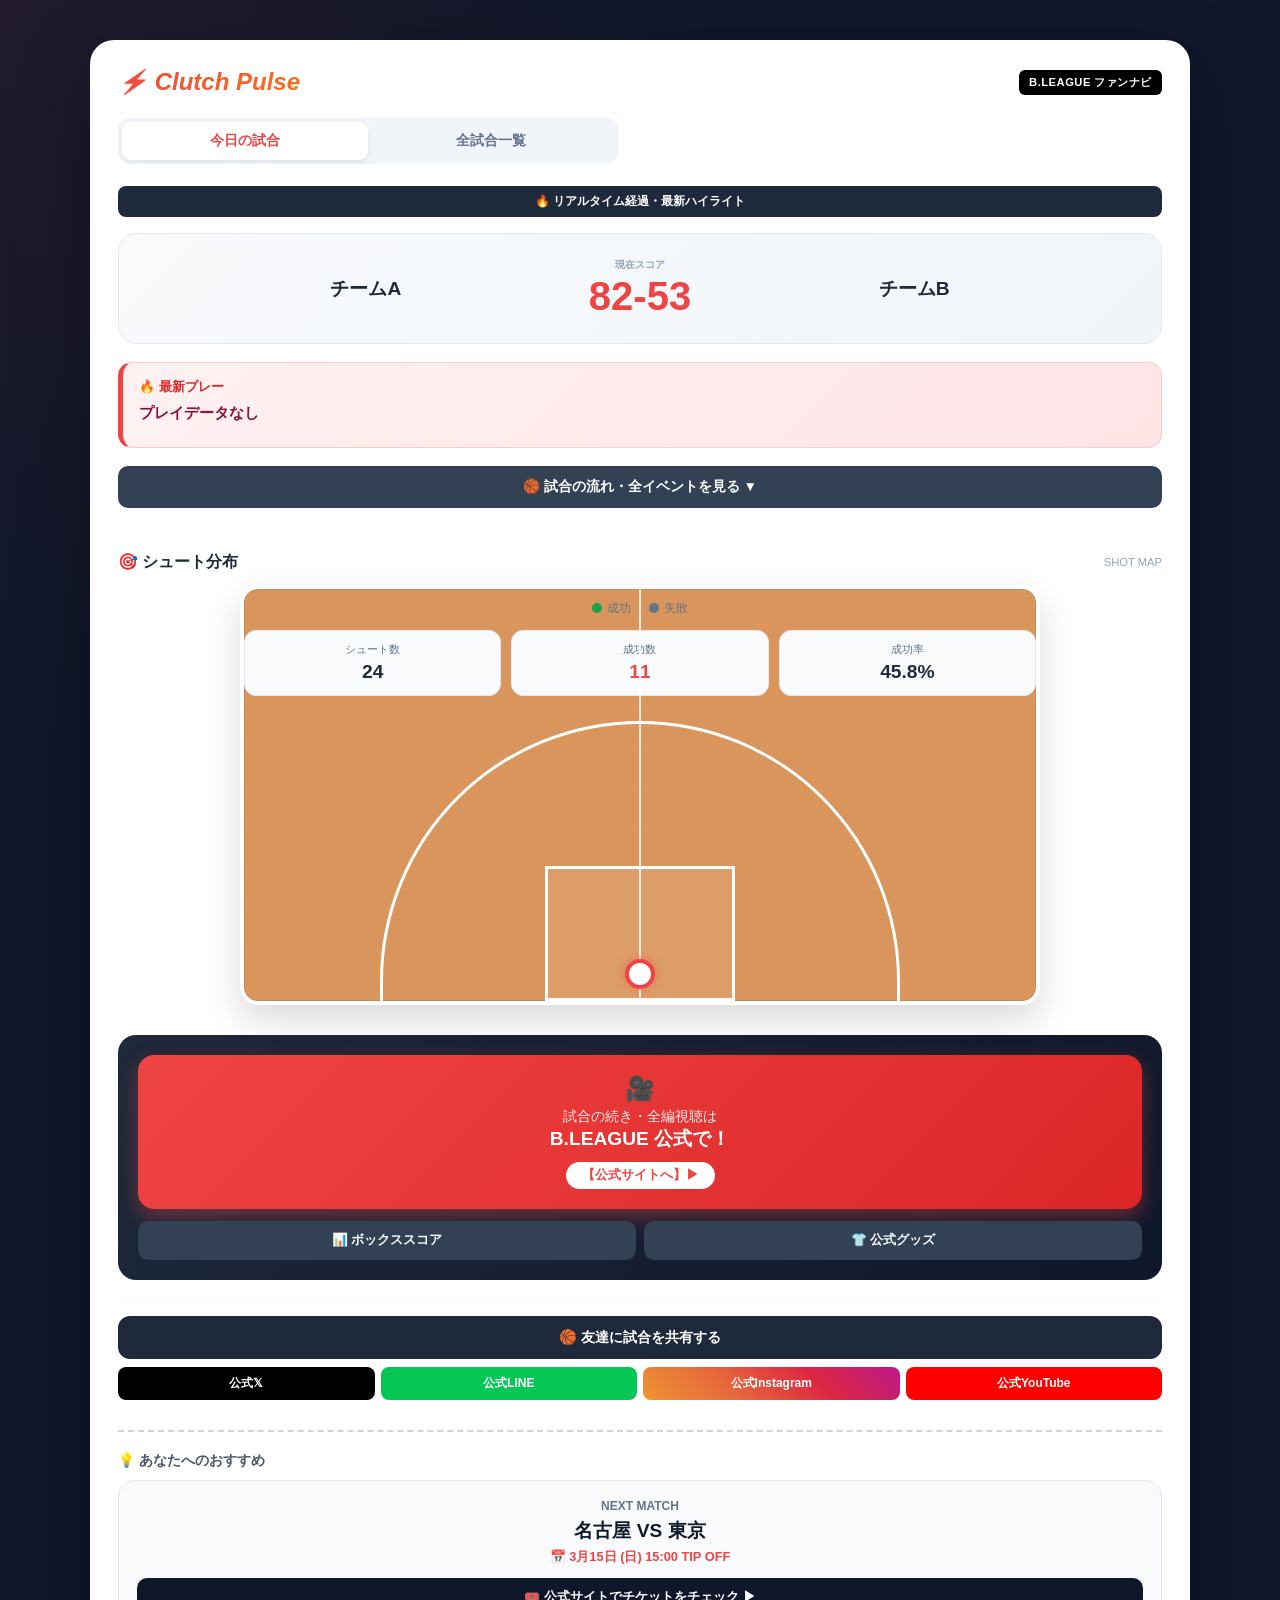
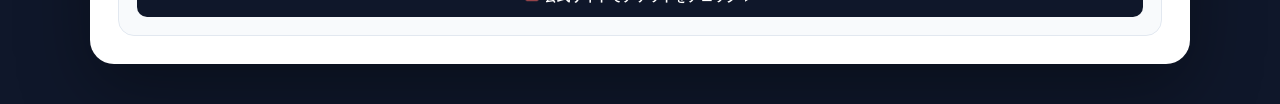
==== commit db5073b1: "シュート位置追加" ====
--- a/Data/index1.html
+++ b/Data/index1.html
@@ -85,7 +85,7 @@
           </div>
         </div>
 
-        <div class="basketball-court">
+        <div class="basketball-court" id="courtContainer">
 
           <div class="court-center-line"></div>
 
@@ -97,22 +97,7 @@
 
           <!-- CSVからここにシュート位置を追加 -->
           <div
-            class="shot-marker success"
-            style="left: 30%; top: 35%;"
-            title="3P成功"
-          ></div>
-
-          <div
-            class="shot-marker success"
-            style="left: 70%; top: 42%;"
-            title="2P成功"
-          ></div>
-
-          <div
-            class="shot-marker miss"
-            style="left: 55%; top: 25%;"
-            title="3P失敗"
-          ></div>
+
 
         </div>
 
@@ -137,9 +122,7 @@
               シュート数
             </div>
 
-            <div class="shot-stat-value">
-              24
-            </div>
+            <div class="shot-stat-value" id="statTotal">24</div>
           </div>
 
           <div class="shot-stat-card">
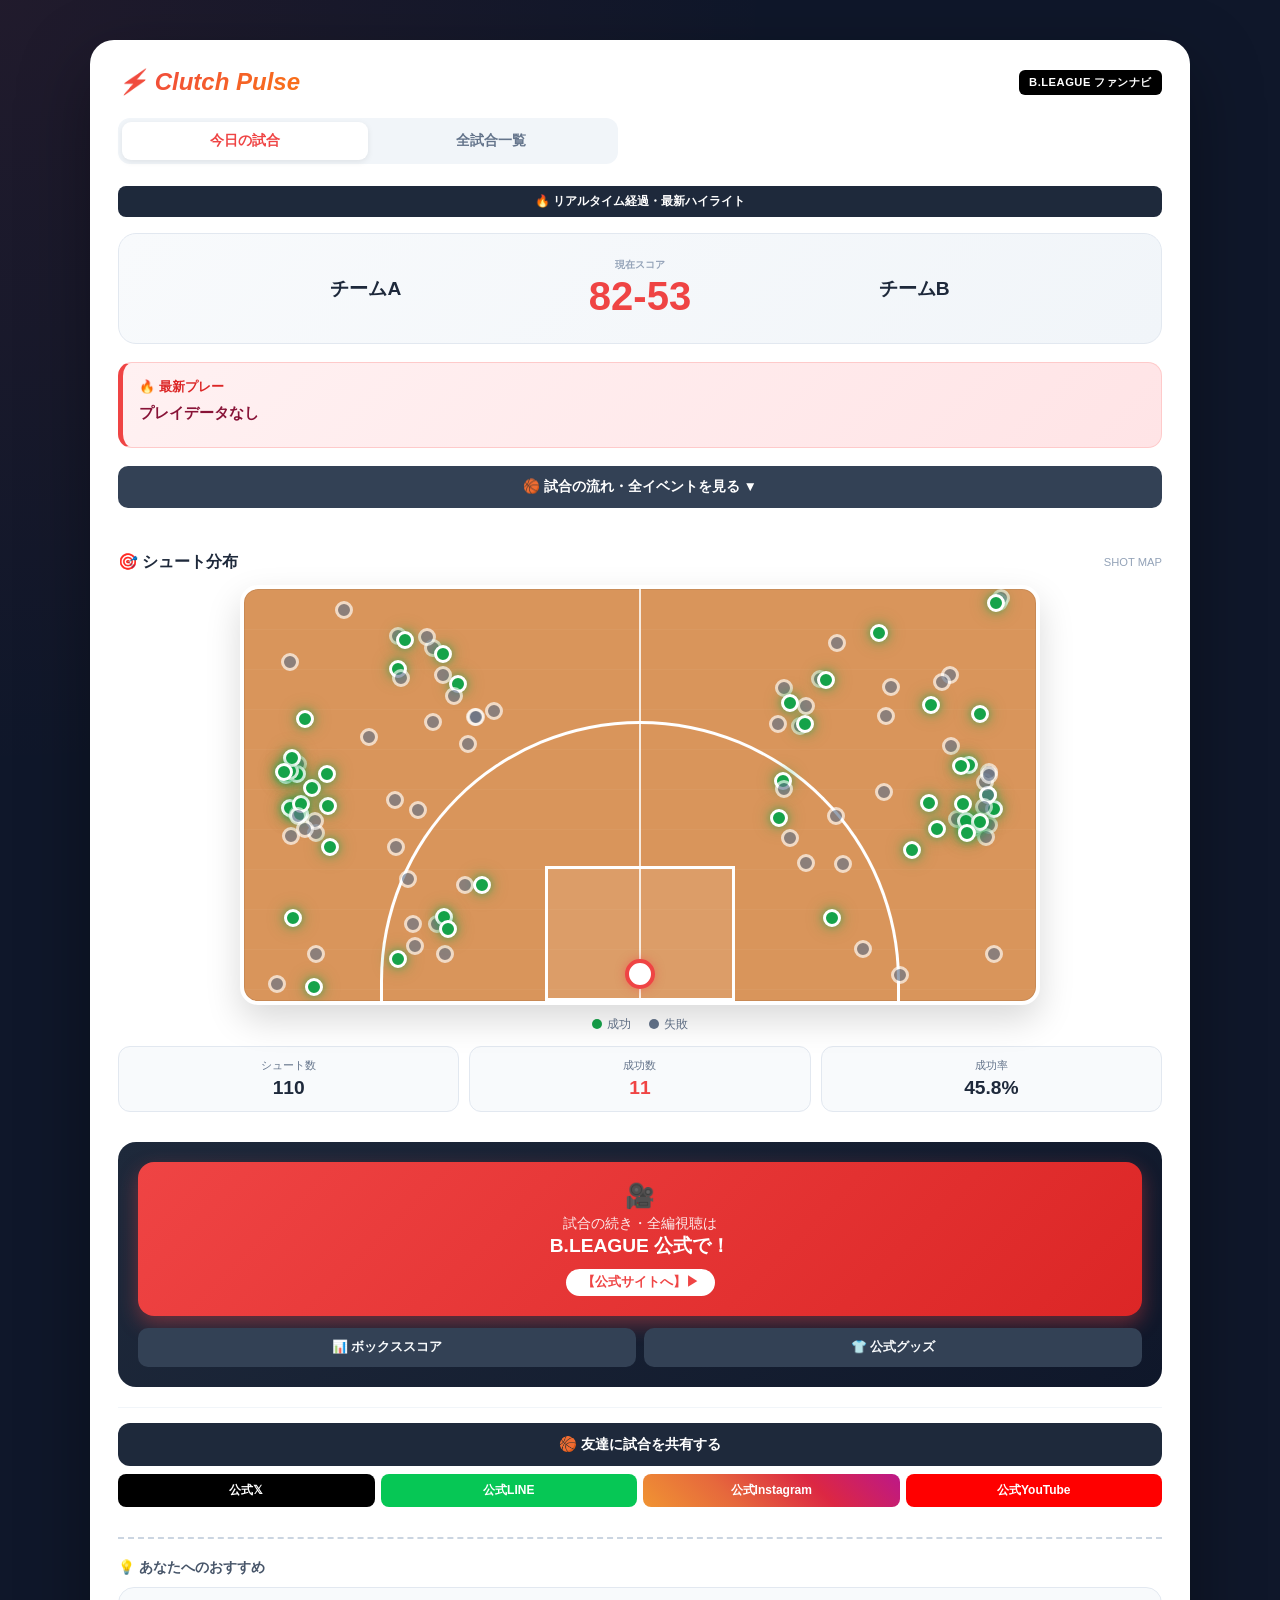
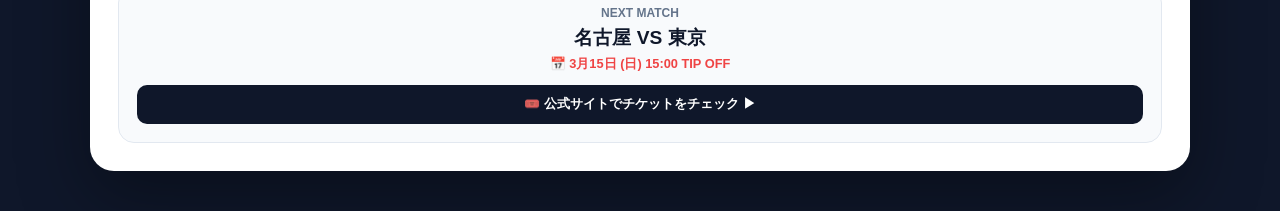
==== commit f9c5854d: "UI調整" ====
--- a/Data/index1.html
+++ b/Data/index1.html
@@ -96,7 +96,7 @@
           <div class="court-hoop"></div>
 
           <!-- CSVからここにシュート位置を追加 -->
-          <div
+        
 
 
         </div>
--- a/Data/style.css
+++ b/Data/style.css
@@ -391,6 +391,9 @@
     0 15px 35px rgba(0,0,0,0.15);
 }
 
+#courtContainer {
+  display: block;
+}
 
 /* =========================
    コート中央線
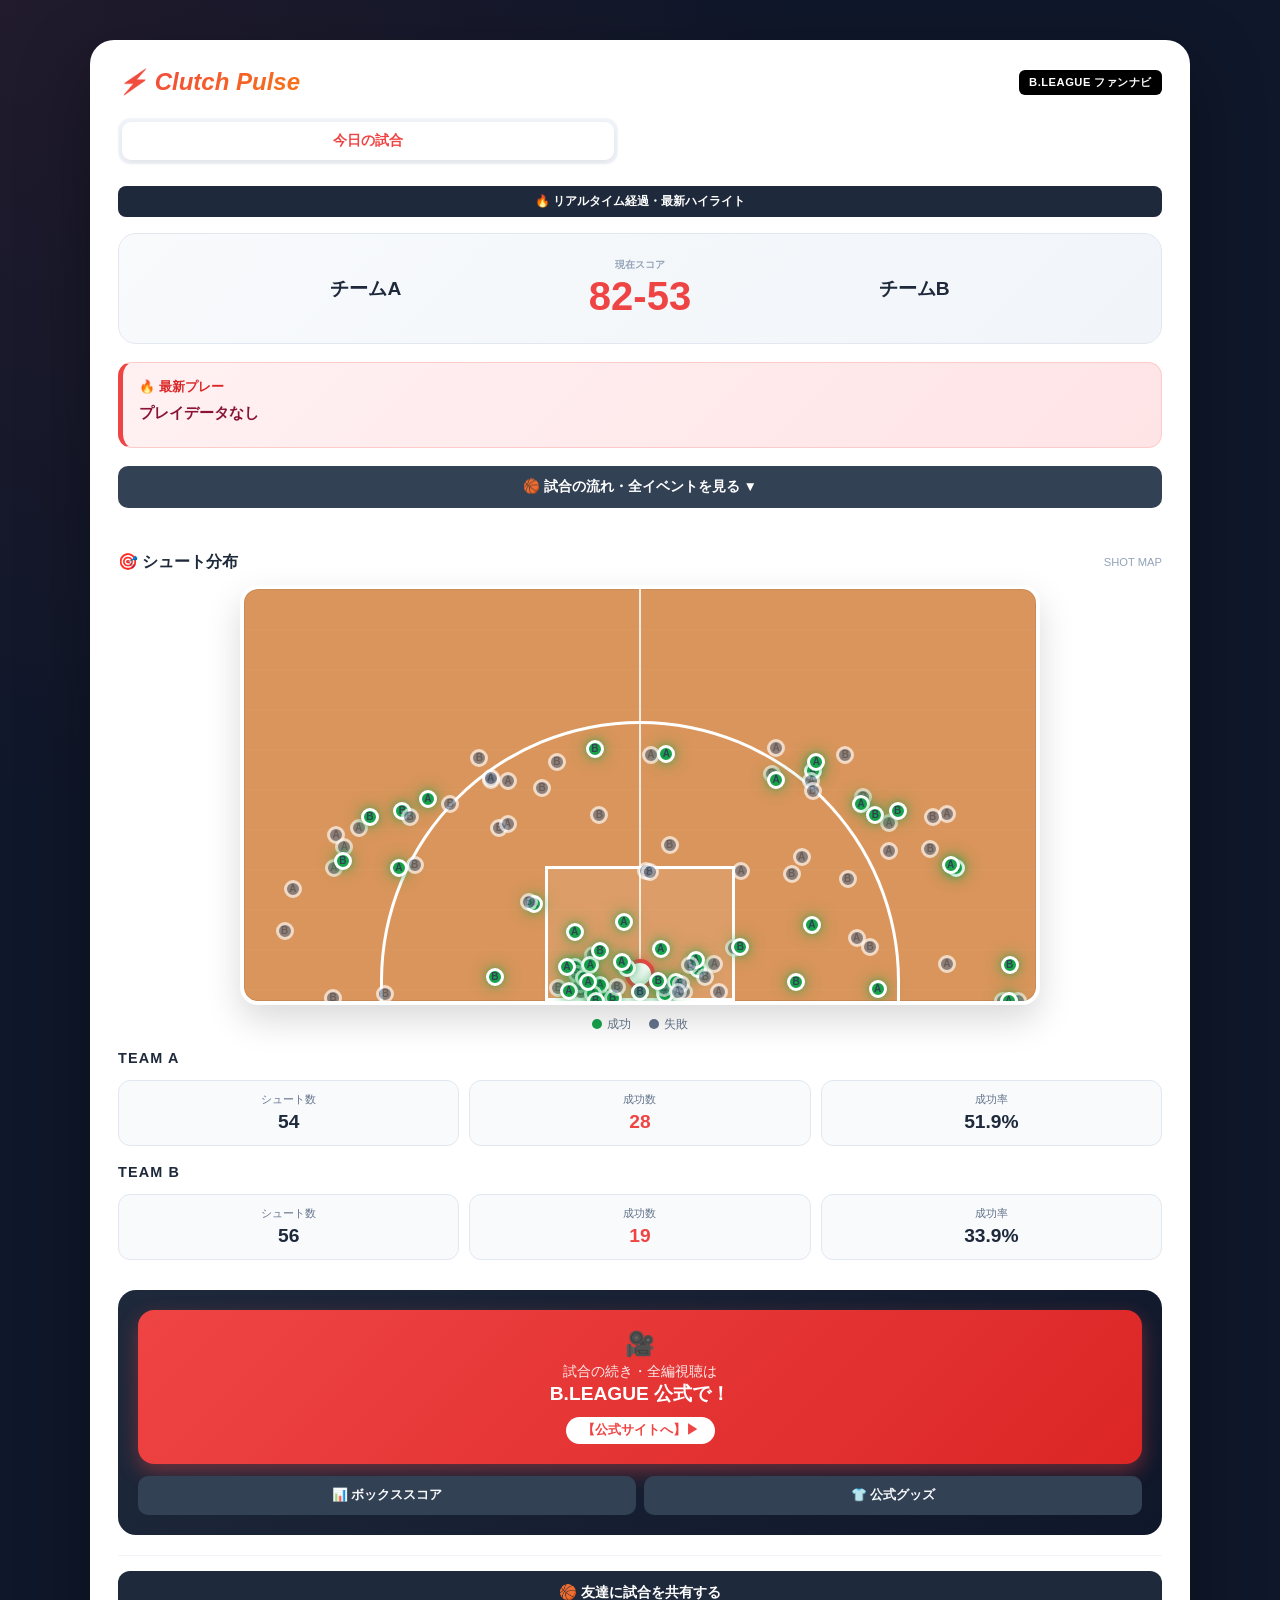
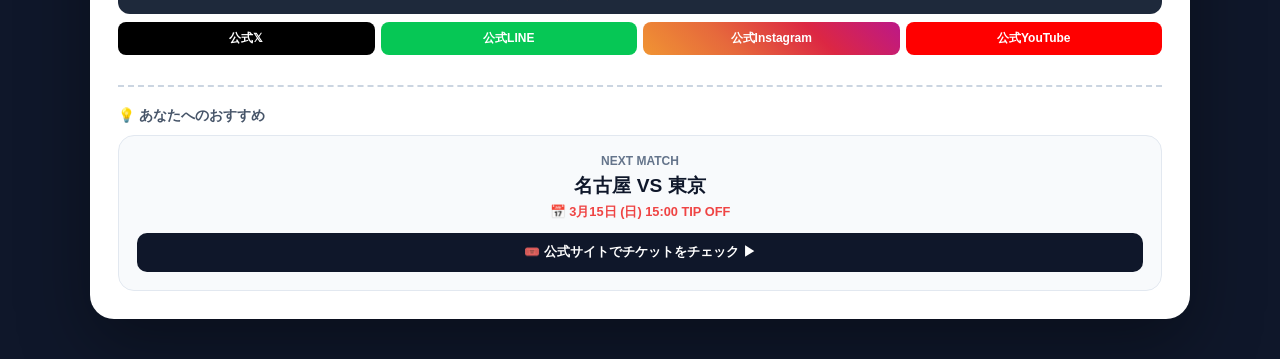
==== commit e5695dde: "変更" ====
--- a/Data/index1.html
+++ b/Data/index1.html
@@ -31,7 +31,7 @@
     <!-- タブ切り替え -->
     <div class="tab-container">
       <button class="tab-btn active" onclick="switchTab('todayTab', this)">今日の試合</button>
-      <button class="tab-btn" onclick="switchTab('allGamesTab', this)">全試合一覧</button>
+      
     </div>
 
     <!-- TAB 1: 今日の試合 -->
@@ -115,37 +115,50 @@
 
         </div>
 
-        <div class="shot-stats">
-
-          <div class="shot-stat-card">
-            <div class="shot-stat-label">
-              シュート数
-            </div>
-
-            <div class="shot-stat-value" id="statTotal">24</div>
-          </div>
-
-          <div class="shot-stat-card">
-            <div class="shot-stat-label">
-              成功数
-            </div>
-
-            <div class="shot-stat-value shot-stat-highlight">
-              11
-            </div>
-          </div>
-
-          <div class="shot-stat-card">
-            <div class="shot-stat-label">
-              成功率
-            </div>
-
-            <div class="shot-stat-value">
-              45.8%
-            </div>
-          </div>
-
-        </div>
+        
+<!-- チームAのシュート統計 -->
+<div class="shot-team-stats">
+  <h3 class="shot-team-title">TEAM A</h3>
+
+  <div class="shot-stats">
+    <div class="shot-stat-card">
+      <div class="shot-stat-label">シュート数</div>
+      <div class="shot-stat-value" id="statATotal">0</div>
+    </div>
+
+    <div class="shot-stat-card">
+      <div class="shot-stat-label">成功数</div>
+      <div class="shot-stat-value shot-stat-highlight" id="statAMade">0</div>
+    </div>
+
+    <div class="shot-stat-card">
+      <div class="shot-stat-label">成功率</div>
+      <div class="shot-stat-value" id="statAPct">0%</div>
+    </div>
+  </div>
+</div>
+
+<!-- チームBのシュート統計 -->
+<div class="shot-team-stats">
+  <h3 class="shot-team-title">TEAM B</h3>
+
+  <div class="shot-stats">
+    <div class="shot-stat-card">
+      <div class="shot-stat-label">シュート数</div>
+      <div class="shot-stat-value" id="statBTotal">0</div>
+    </div>
+
+    <div class="shot-stat-card">
+      <div class="shot-stat-label">成功数</div>
+      <div class="shot-stat-value shot-stat-highlight" id="statBMade">0</div>
+    </div>
+
+    <div class="shot-stat-card">
+      <div class="shot-stat-label">成功率</div>
+      <div class="shot-stat-value" id="statBPct">0%</div>
+    </div>
+  </div>
+</div>
 
       </section>
 
@@ -162,7 +175,7 @@
 
         <div class="btn-grid-sub">
           <a href="https://www.bleague.jp/" target="_blank" class="btn-sub">📊 ボックススコア</a>
-          <a href="https://www.bleague.jp/goods/" target="_blank" class="btn-sub">👕 公式グッズ</a>
+          <a href="https://www.bleague-shop.jp/" target="_blank" class="btn-sub">👕 公式グッズ</a>
         </div>
       </div>
 
--- a/Data/style.css
+++ b/Data/style.css
@@ -335,6 +335,77 @@
    シュート分布エリア
 ========================= */
 
+
+/* チーム別シュート統計 */
+.shot-team-stats {
+  margin-top: 18px;
+}
+
+.shot-team-title {
+  margin: 0 0 10px;
+  color: #1e293b;
+  font-size: 0.9rem;
+  font-weight: 900;
+  letter-spacing: 0.08em;
+}
+
+.shot-stats {
+  display: grid;
+  grid-template-columns: repeat(3, minmax(0, 1fr));
+  gap: 10px;
+}
+
+.shot-stat-card {
+  min-width: 0;
+  padding: 16px 8px;
+  text-align: center;
+  background: #f8fafc;
+  border: 1px solid #dbe4ef;
+  border-radius: 12px;
+}
+
+.shot-stat-label {
+  font-size: 0.75rem;
+  color: #64748b;
+  margin-bottom: 6px;
+}
+
+.shot-stat-value {
+  font-size: clamp(1.1rem, 2.5vw, 1.5rem);
+  font-weight: 900;
+  color: #0f172a;
+  overflow-wrap: anywhere;
+}
+
+.shot-stat-highlight {
+  color: #ef4444;
+}
+
+@media (max-width: 400px) {
+  .shot-stats {
+    gap: 6px;
+  }
+
+  .shot-stat-card {
+    padding: 12px 4px;
+  }
+
+  .shot-stat-label {
+    font-size: 0.68rem;
+  }
+}
+.shot-marker {
+  display: flex;
+  align-items: center;
+  justify-content: center;
+  width: 22px;
+  height: 22px;
+  font-size: 10px;
+  font-weight: 900;
+  line-height: 1;
+  transform: translate(-50%, -50%);
+  z-index: 5;
+}
 .shot-distribution-section {
   margin-top: 30px;
 }
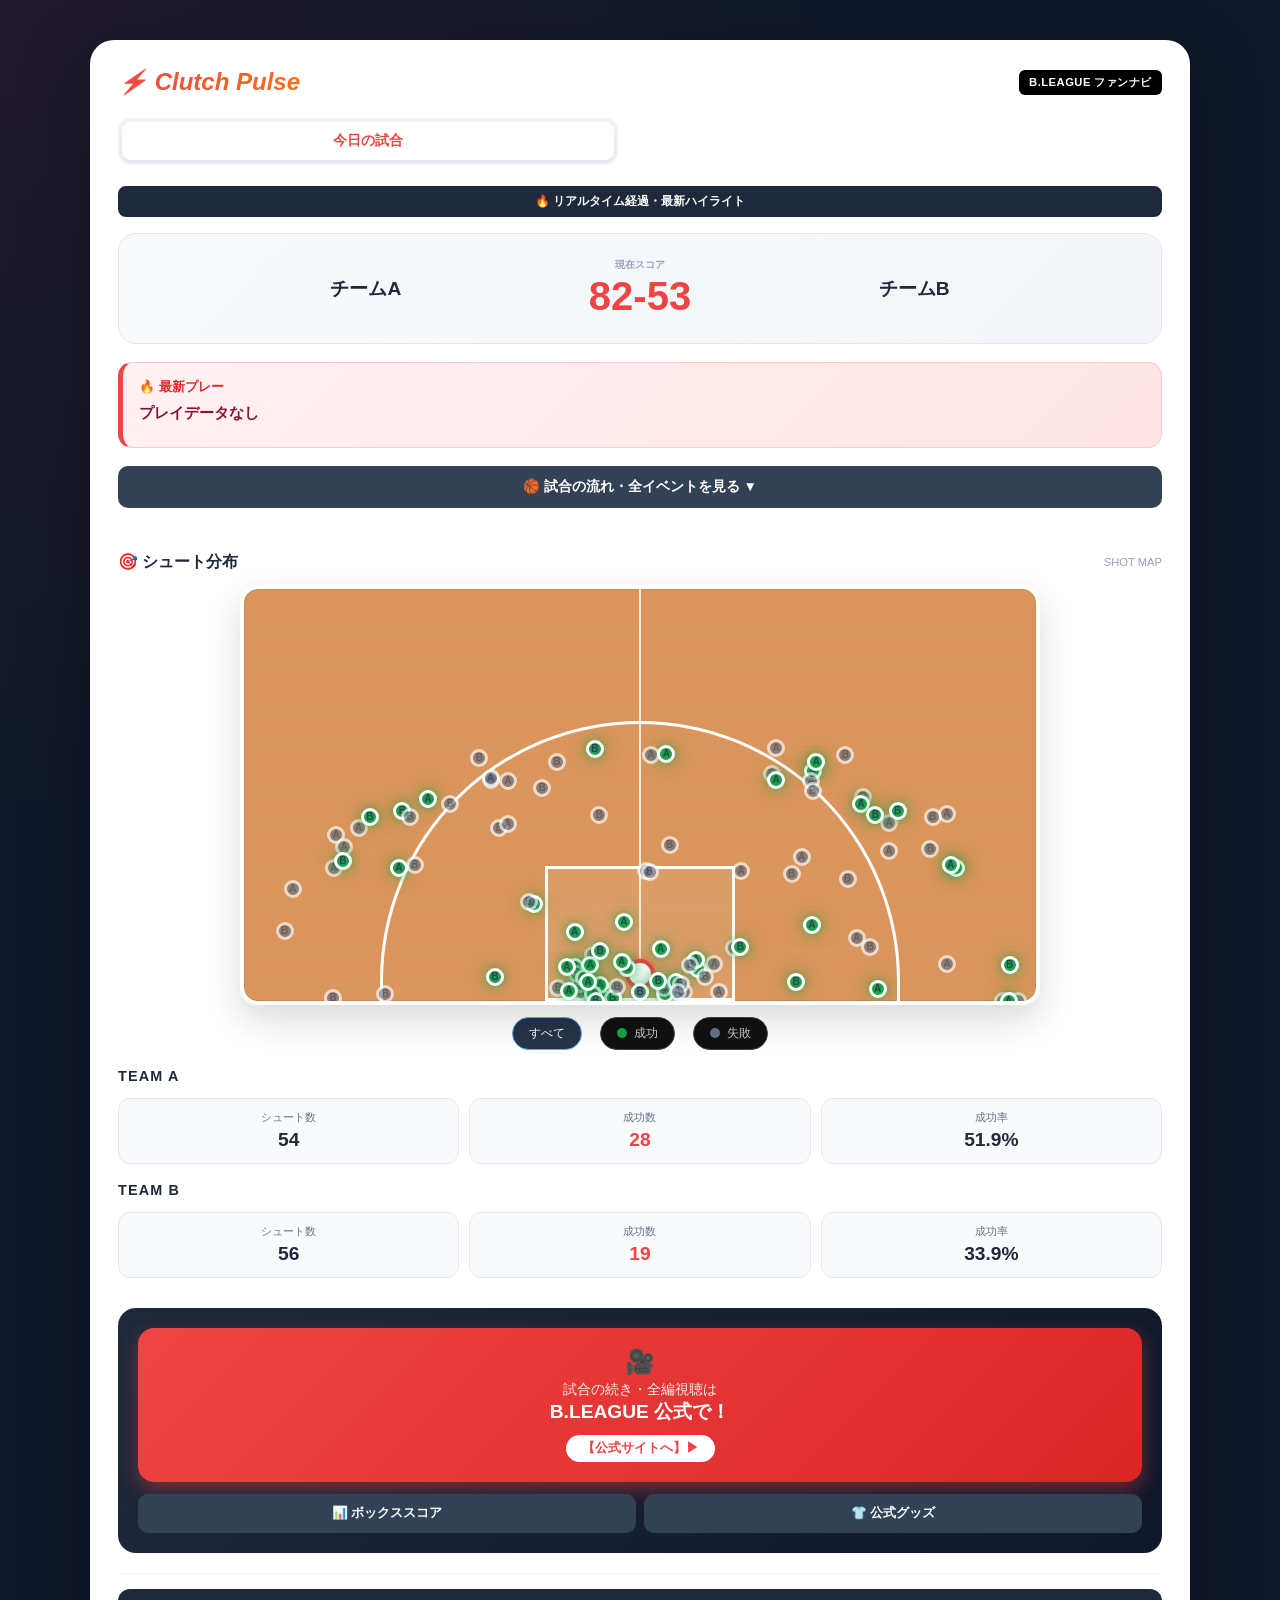
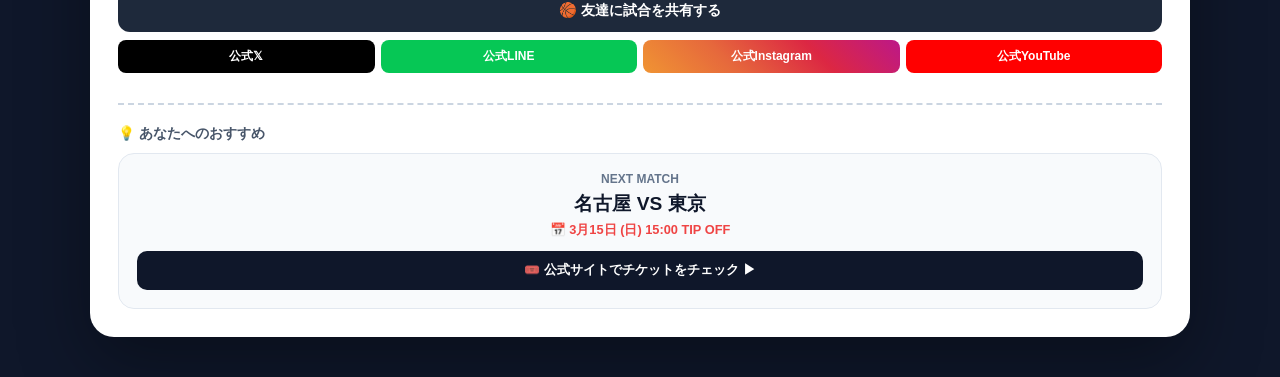
==== commit 07223b43: "変更" ====
--- a/Data/index1.html
+++ b/Data/index1.html
@@ -101,64 +101,70 @@
 
         </div>
 
+        
         <div class="shot-legend">
-
-          <div class="shot-legend-item">
+          <button type="button" class="shot-filter-btn active"
+                  data-filter="all">
+            すべて
+          </button>
+
+          <button type="button" class="shot-filter-btn"
+                  data-filter="success">
             <span class="legend-dot legend-success"></span>
             成功
-          </div>
-
-          <div class="shot-legend-item">
+          </button>
+
+          <button type="button" class="shot-filter-btn"
+                  data-filter="miss">
             <span class="legend-dot legend-miss"></span>
             失敗
-          </div>
-
+          </button>
         </div>
 
         
-<!-- チームAのシュート統計 -->
-<div class="shot-team-stats">
-  <h3 class="shot-team-title">TEAM A</h3>
-
-  <div class="shot-stats">
-    <div class="shot-stat-card">
-      <div class="shot-stat-label">シュート数</div>
-      <div class="shot-stat-value" id="statATotal">0</div>
-    </div>
-
-    <div class="shot-stat-card">
-      <div class="shot-stat-label">成功数</div>
-      <div class="shot-stat-value shot-stat-highlight" id="statAMade">0</div>
-    </div>
-
-    <div class="shot-stat-card">
-      <div class="shot-stat-label">成功率</div>
-      <div class="shot-stat-value" id="statAPct">0%</div>
-    </div>
-  </div>
-</div>
-
-<!-- チームBのシュート統計 -->
-<div class="shot-team-stats">
-  <h3 class="shot-team-title">TEAM B</h3>
-
-  <div class="shot-stats">
-    <div class="shot-stat-card">
-      <div class="shot-stat-label">シュート数</div>
-      <div class="shot-stat-value" id="statBTotal">0</div>
-    </div>
-
-    <div class="shot-stat-card">
-      <div class="shot-stat-label">成功数</div>
-      <div class="shot-stat-value shot-stat-highlight" id="statBMade">0</div>
-    </div>
-
-    <div class="shot-stat-card">
-      <div class="shot-stat-label">成功率</div>
-      <div class="shot-stat-value" id="statBPct">0%</div>
-    </div>
-  </div>
-</div>
+      <!-- チームAのシュート統計 -->
+      <div class="shot-team-stats">
+        <h3 class="shot-team-title">TEAM A</h3>
+
+        <div class="shot-stats">
+          <div class="shot-stat-card">
+            <div class="shot-stat-label">シュート数</div>
+            <div class="shot-stat-value" id="statATotal">0</div>
+          </div>
+
+          <div class="shot-stat-card">
+            <div class="shot-stat-label">成功数</div>
+            <div class="shot-stat-value shot-stat-highlight" id="statAMade">0</div>
+          </div>
+
+          <div class="shot-stat-card">
+            <div class="shot-stat-label">成功率</div>
+            <div class="shot-stat-value" id="statAPct">0%</div>
+          </div>
+        </div>
+      </div>
+
+      <!-- チームBのシュート統計 -->
+      <div class="shot-team-stats">
+        <h3 class="shot-team-title">TEAM B</h3>
+
+        <div class="shot-stats">
+          <div class="shot-stat-card">
+            <div class="shot-stat-label">シュート数</div>
+            <div class="shot-stat-value" id="statBTotal">0</div>
+          </div>
+
+          <div class="shot-stat-card">
+            <div class="shot-stat-label">成功数</div>
+            <div class="shot-stat-value shot-stat-highlight" id="statBMade">0</div>
+          </div>
+
+          <div class="shot-stat-card">
+            <div class="shot-stat-label">成功率</div>
+            <div class="shot-stat-value" id="statBPct">0%</div>
+          </div>
+        </div>
+      </div>
 
       </section>
 
--- a/Data/style.css
+++ b/Data/style.css
@@ -394,6 +394,46 @@
     font-size: 0.68rem;
   }
 }
+
+.shot-legend {
+  display: flex;
+  justify-content: center;
+  gap: 10px;
+  flex-wrap: wrap;
+}
+
+.shot-filter-btn {
+  display: inline-flex;
+  align-items: center;
+  justify-content: center;
+  gap: 7px;
+  padding: 8px 16px;
+  border: 1px solid #444;
+  border-radius: 999px;
+  background: #111;
+  color: #ccc;
+  font: inherit;
+  cursor: pointer;
+  transition: background 0.2s, color 0.2s, border-color 0.2s;
+}
+
+.shot-filter-btn:hover {
+  border-color: #888;
+}
+
+.shot-filter-btn.active {
+  background: #263449;
+  border-color: #60a5fa;
+  color: #fff;
+}
+
+.shot-filter-btn .legend-dot {
+  width: 10px;
+  height: 10px;
+  border-radius: 50%;
+  display: inline-block;
+  flex-shrink: 0;
+}
 .shot-marker {
   display: flex;
   align-items: center;
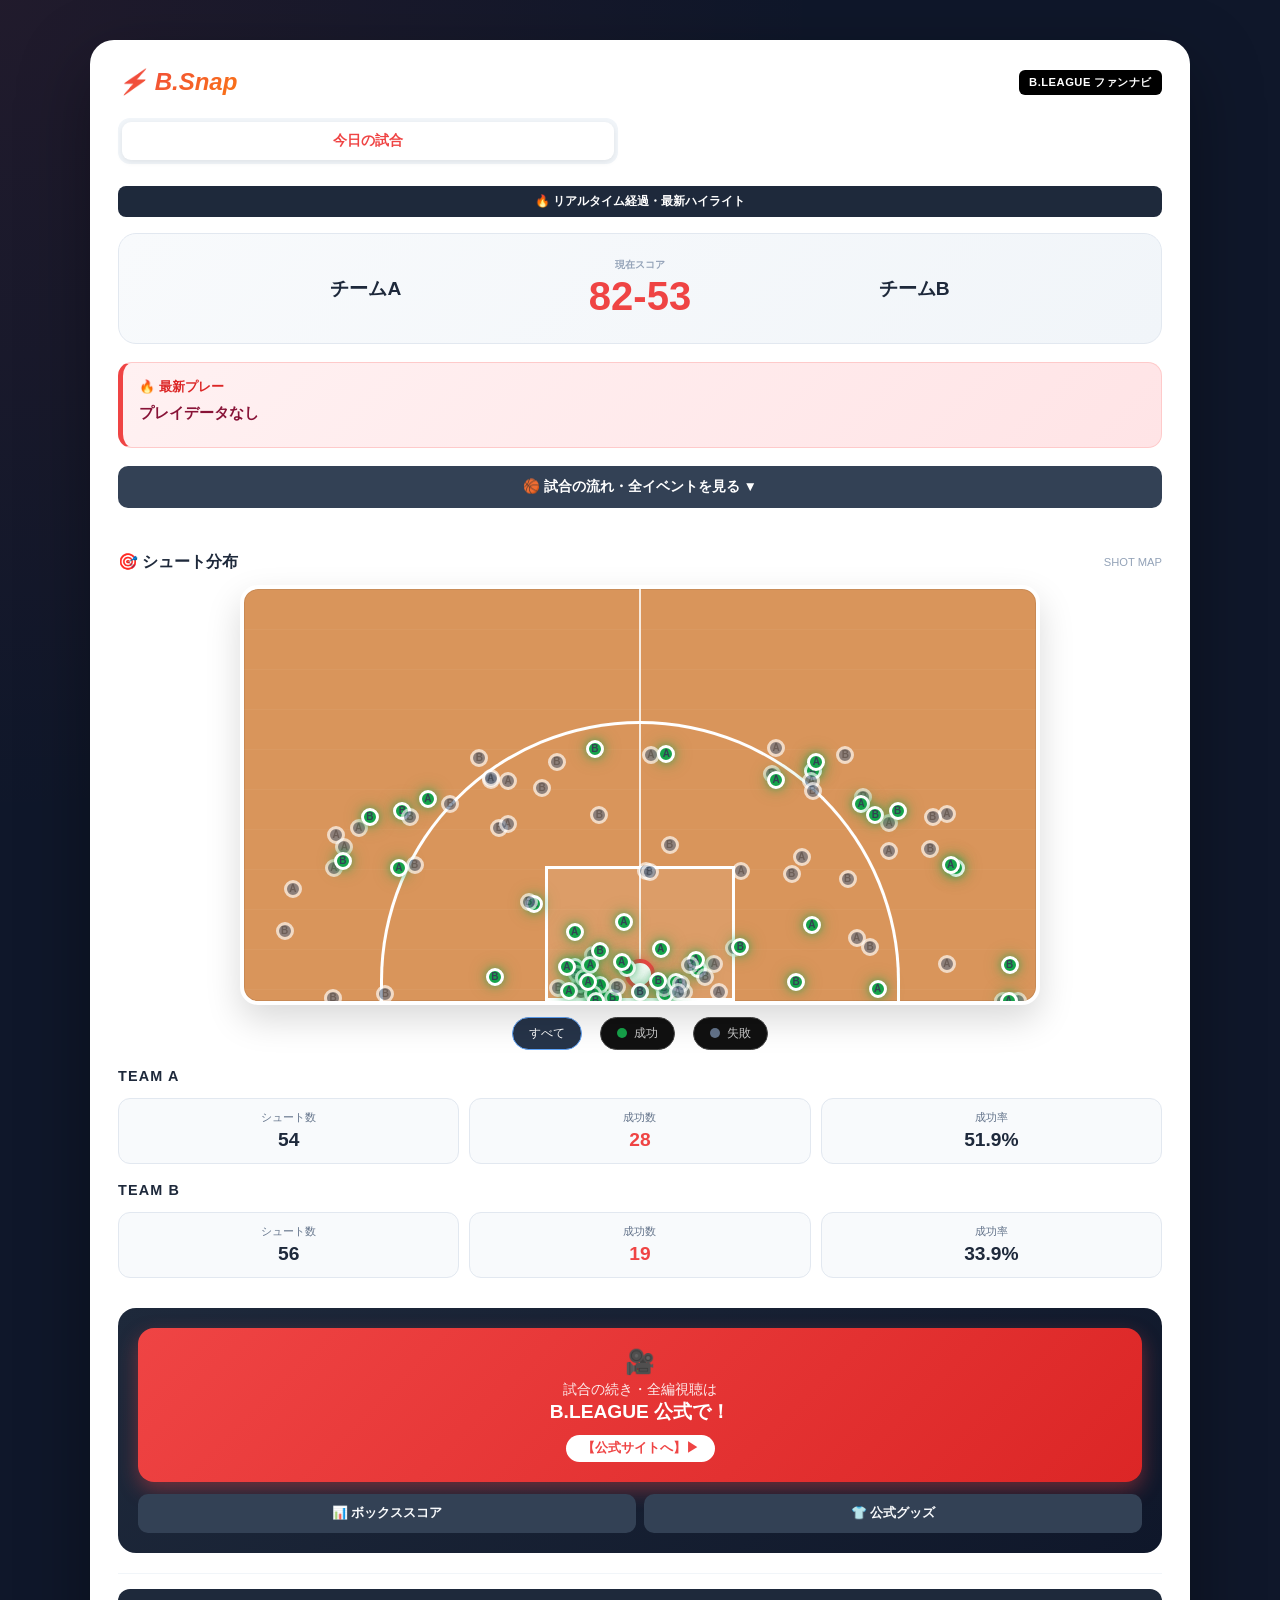
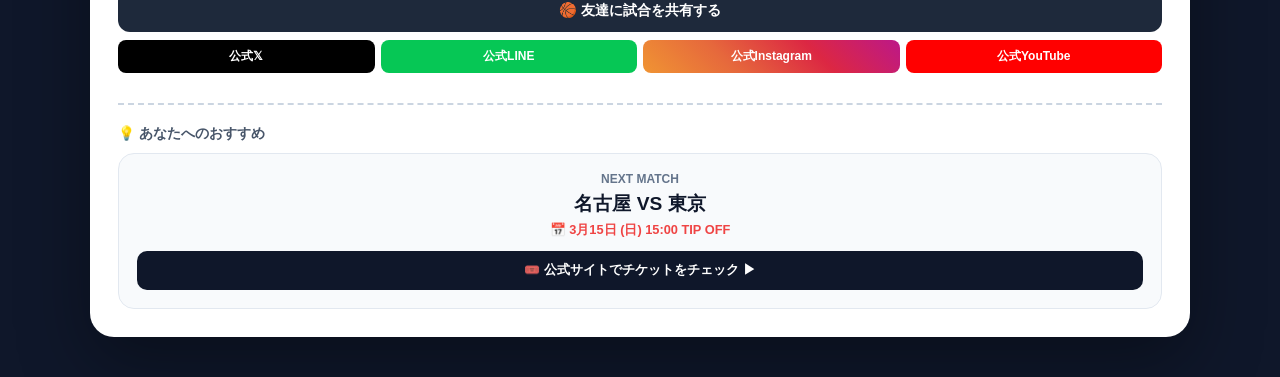
==== commit da6ccbba: "タイトル変更" ====
--- a/Data/index1.html
+++ b/Data/index1.html
@@ -3,7 +3,7 @@
 <head>
   <meta charset="UTF-8">
   <meta name="viewport" content="width=device-width, initial-scale=1.0">
-  <title>Clutch Pulse - B.LEAGUE公式ファンナビ</title>
+  <title>B.Snap - B.LEAGUE公式ファンナビ</title>
   <link rel="stylesheet" href="style.css">
 </head>
 <body>
@@ -24,7 +24,7 @@
 
     <!-- ヘッダー -->
     <div class="app-header">
-      <div class="app-logo">⚡ Clutch Pulse</div>
+      <div class="app-logo">⚡ B.Snap</div>
       <span class="official-badge">B.LEAGUE ファンナビ</span>
     </div>
 
